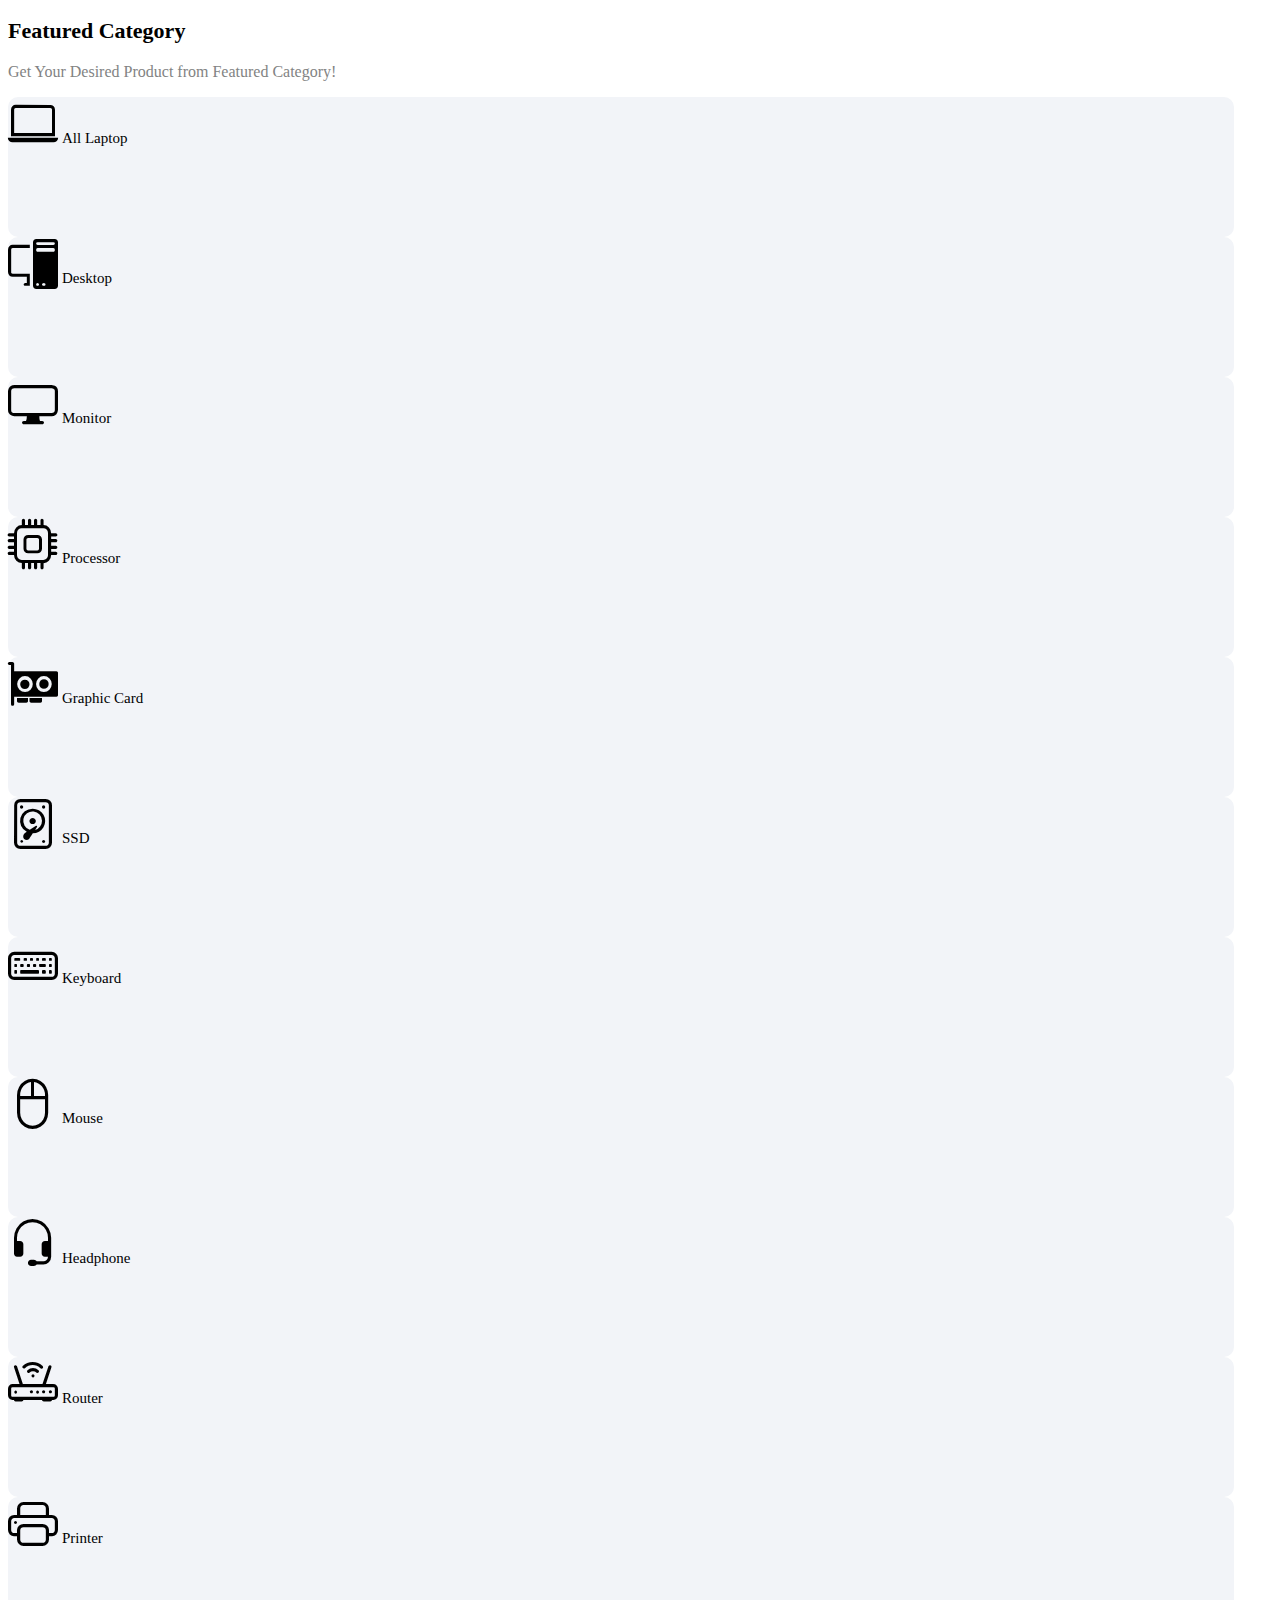
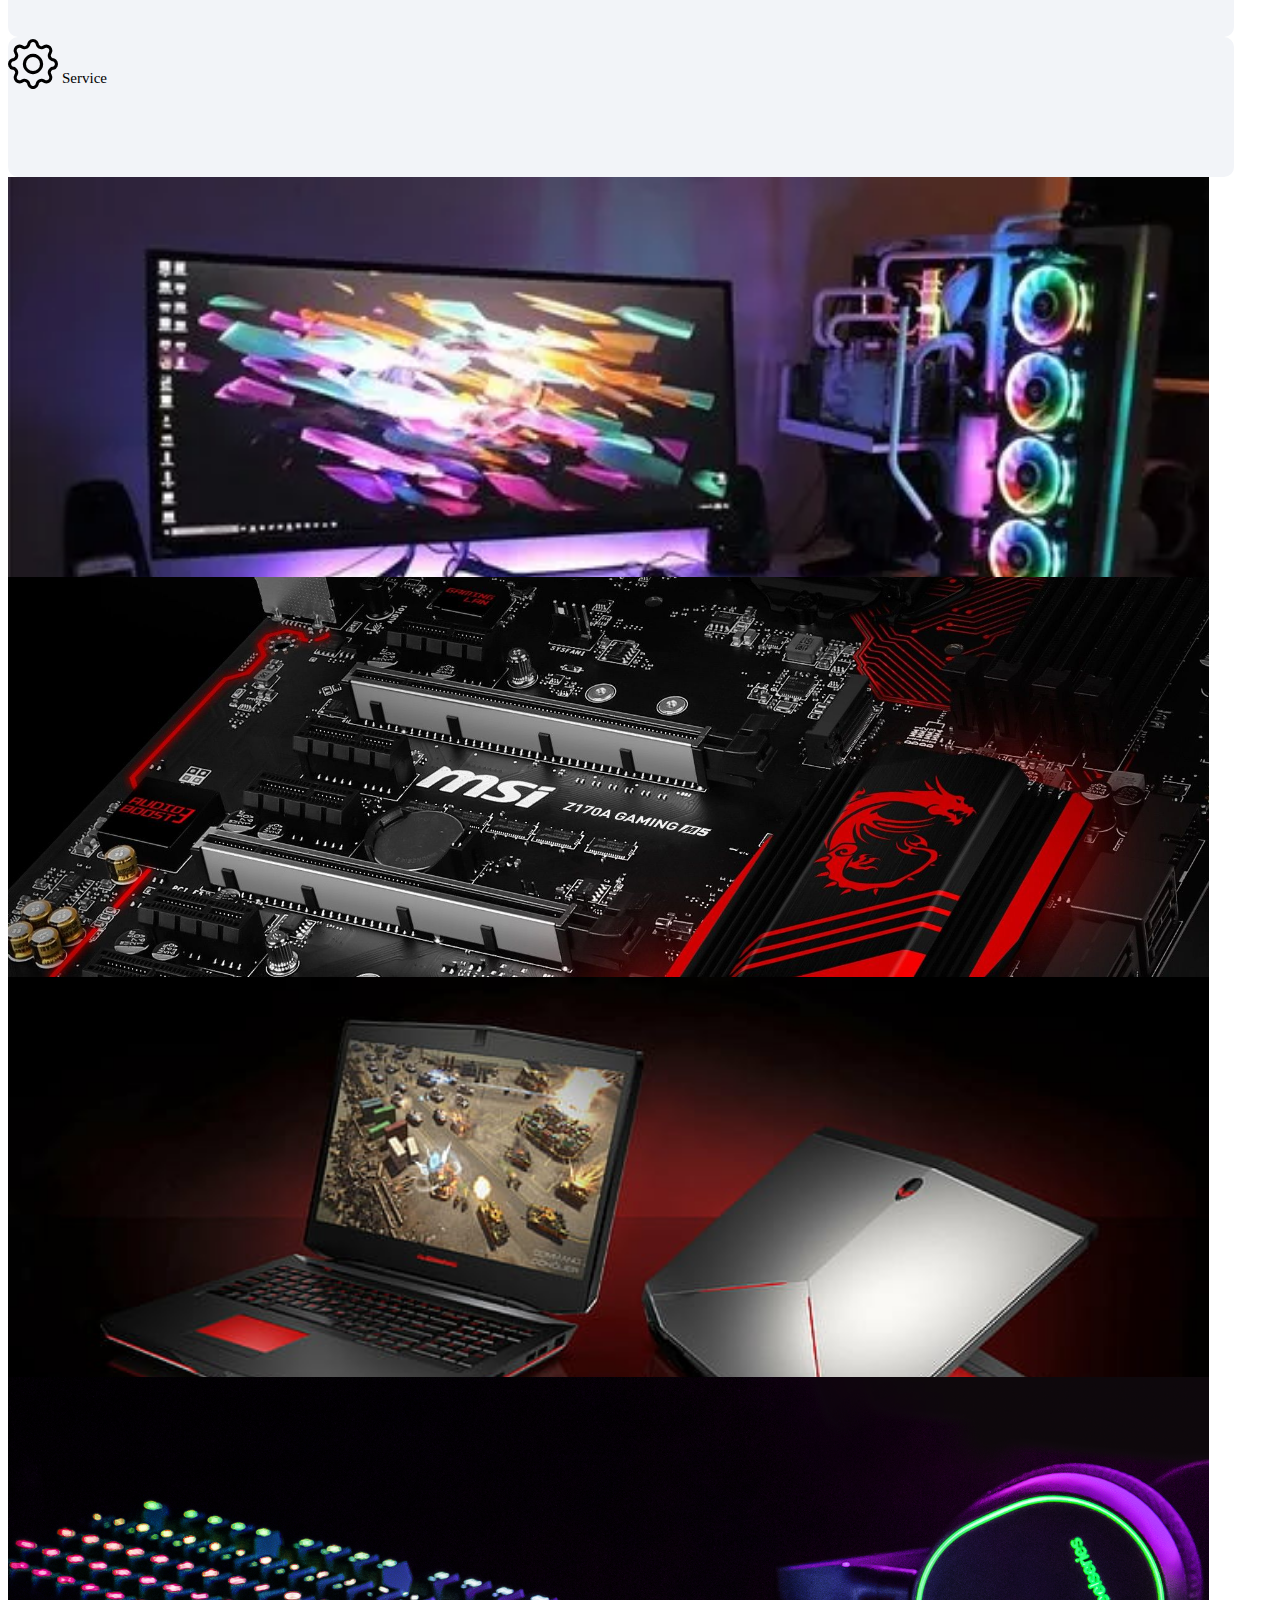
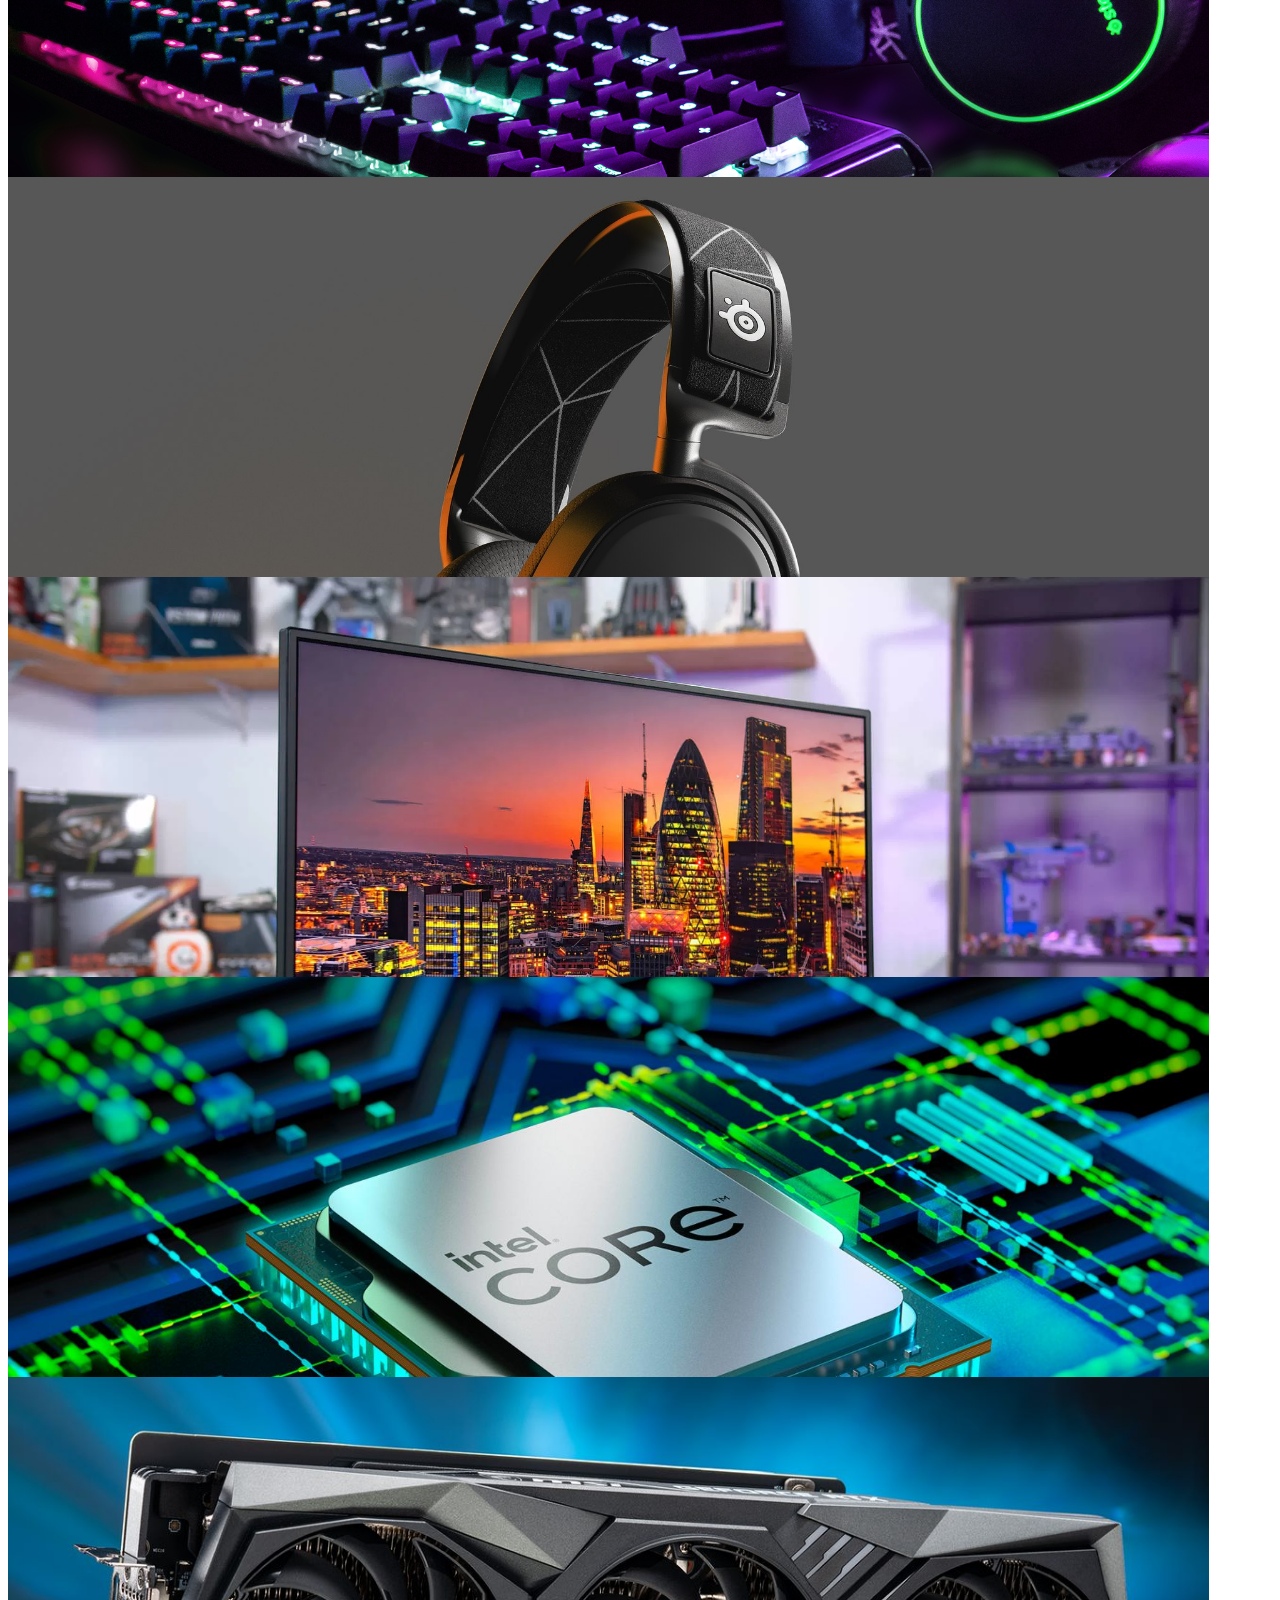
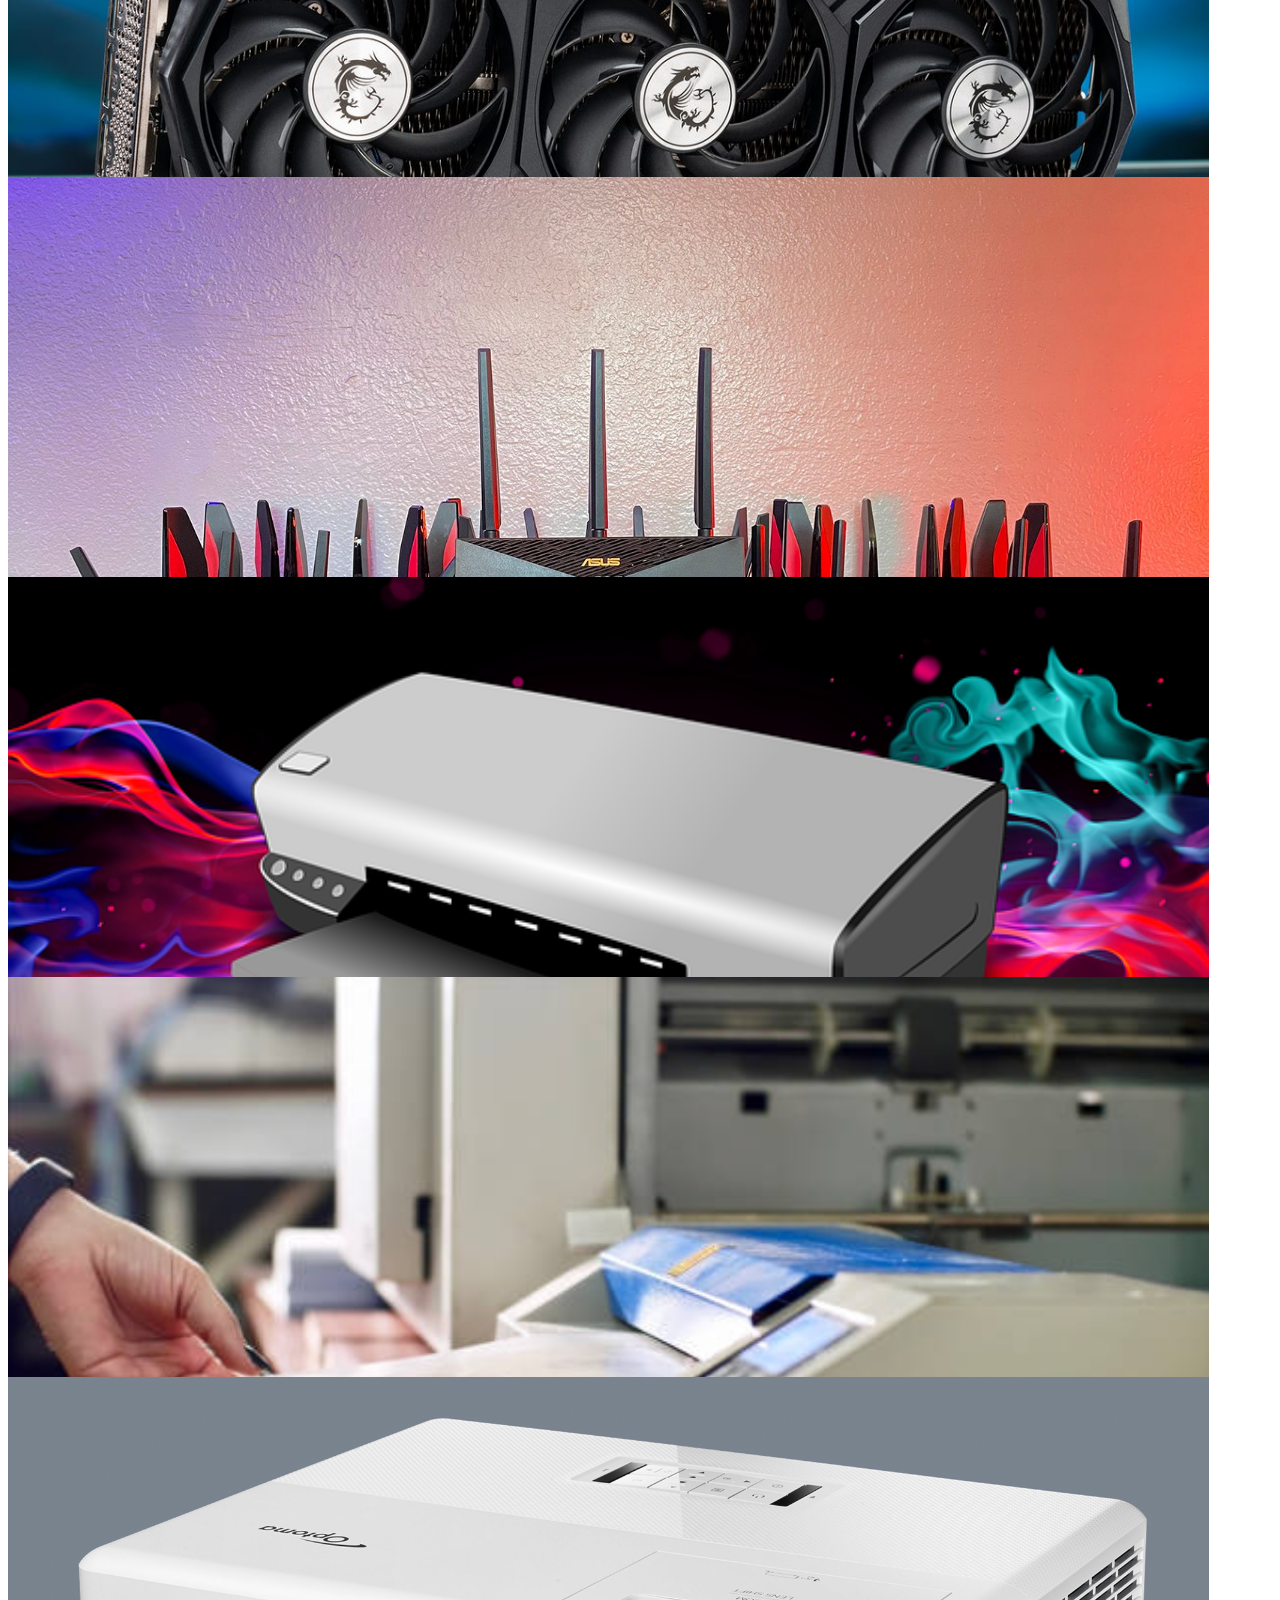
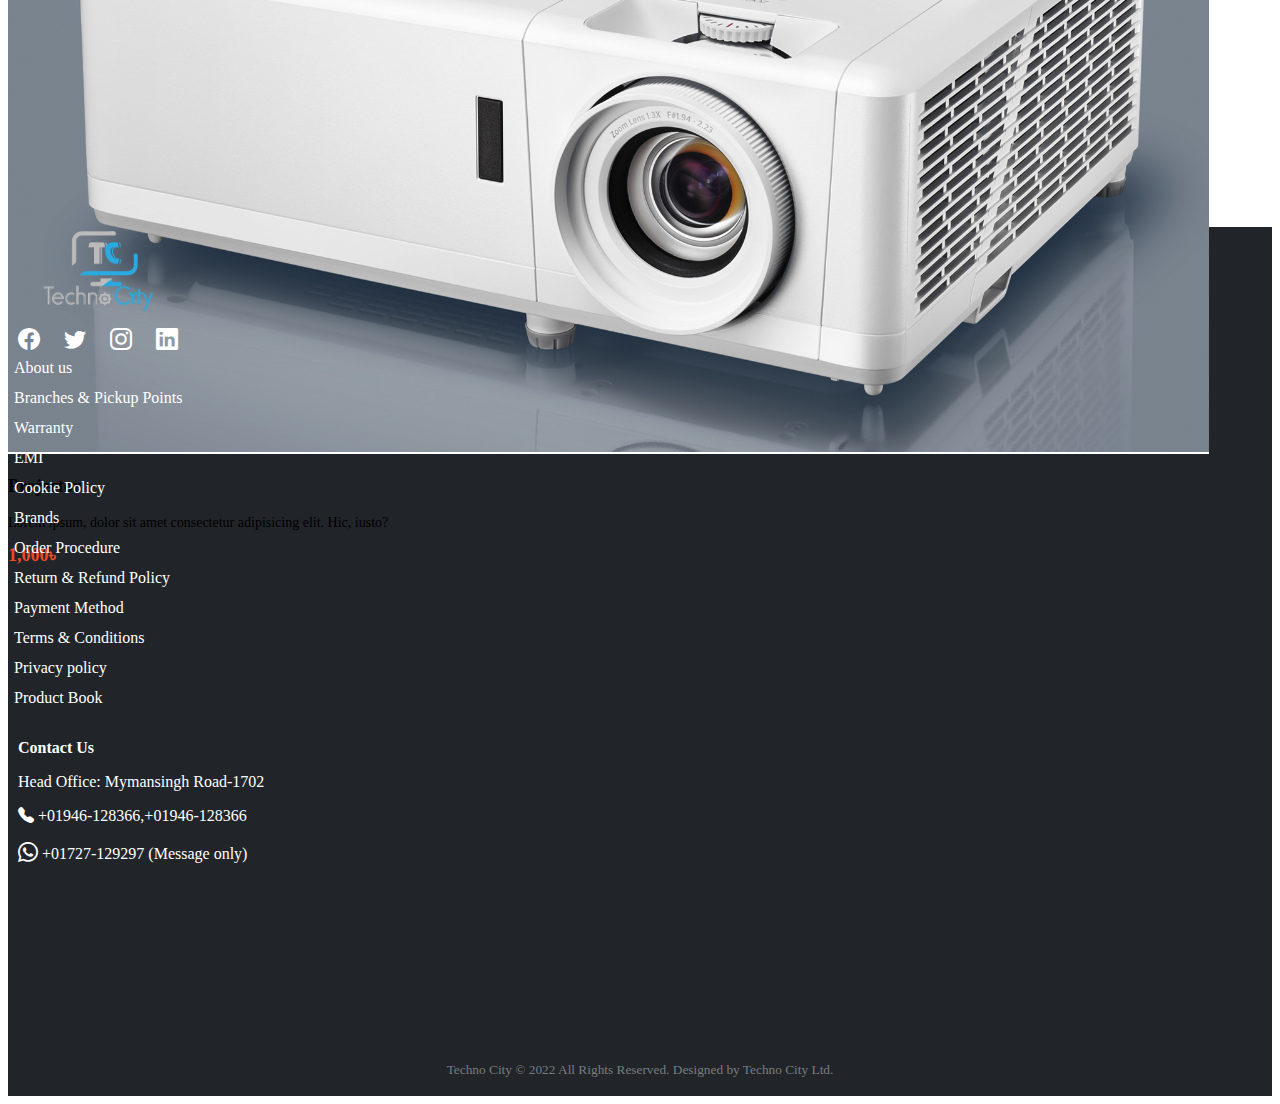
==== index.html @ 3999c16c "footer" ====
<!DOCTYPE html>
<html lang="en">

<head>
  <meta charset="utf-8">
  <meta name="viewport" content="width=device-width, initial-scale=1.0">
  <title>Extra Practice</title>

  <!-- bootstrap css -->
  <link href="https://cdn.jsdelivr.net/npm/bootstrap@5.2.3/dist/css/bootstrap.min.css" rel="stylesheet"
    integrity="sha384-rbsA2VBKQhggwzxH7pPCaAqO46MgnOM80zW1RWuH61DGLwZJEdK2Kadq2F9CUG65" crossorigin="anonymous">

  <!-- bootstrap icon -->
  <link rel="stylesheet" href="https://cdn.jsdelivr.net/npm/bootstrap-icons@1.10.2/font/bootstrap-icons.css">

  <!-- custom css -->
  <link rel="stylesheet" type="text/css" href="css/style.css">

</head>

<body>


  <!-- Featured Category section starts -->
  <div class="f-heading">
    <h2 class="text-center pt-4">Featured Category</h2>
    <p class="text-center">Get Your Desired Product from Featured Category!</p>
  </div>

  <div class="container d-flex justify-content-center">
    <div class="row">

      <div class="col-sm-4 col-md-3 col-lg-2">

        <div class="pt-4 mb-4 text-center">
          <div class="catagory mx-2">
            <a href="#"><i class="bi bi-laptop text-center"></i></a>
            <a href="#" class="d-flex justify-content-center cat-text">All Laptop</a>
          </div>
        </div>

      </div>

      <div class="col-sm-4 col-md-3 col-lg-2">

        <div class="pt-4 mb-4 text-center">
          <div class="catagory mx-2">
            <a href="#"><i class="bi bi-pc-display"></i></a>
            <a href="#" class="d-flex justify-content-center cat-text">Desktop</a>
          </div>
        </div>

      </div>

      <div class="col-sm-4 col-md-3 col-lg-2">

        <div class="pt-4 mb-4 text-center">
          <div class="catagory mx-2">
            <a href="#"><i class="bi bi-display"></i></a>
            <a href="#" class="d-flex justify-content-center cat-text">Monitor</a>
          </div>
        </div>

      </div>

      <div class="col-sm-4 col-md-3 col-lg-2">

        <div class="pt-4 mb-4 text-center">
          <div class="catagory mx-2">
            <a href="#"><i class="bi bi-cpu"></i></a>
            <a href="#" class="d-flex justify-content-center cat-text">Processor</a>
          </div>
        </div>

      </div>


      <div class="col-sm-4 col-md-3 col-lg-2">

        <div class="pt-4 mb-4 text-center">
          <div class="catagory mx-2">
            <a href="#"><i class="bi bi-gpu-card"></i></a>
            <a href="#" class="d-flex justify-content-center cat-text">Graphic Card</a>
          </div>
        </div>

      </div>

      <div class="col-sm-4 col-md-3 col-lg-2">

        <div class="pt-4 mb-4 text-center">
          <div class="catagory mx-2">
            <a href="#"><i class="bi bi-device-hdd"></i></a>
            <a href="#" class="d-flex justify-content-center cat-text">SSD</a>
          </div>
        </div>

      </div>

      <div class="col-sm-4 col-md-3 col-lg-2">

        <div class="pt-4 mb-4 text-center">
          <div class="catagory mx-2">
            <a href="#"><i class="bi bi-keyboard"></i></a>
            <a href="#" class="d-flex justify-content-center cat-text">Keyboard</a>
          </div>
        </div>

      </div>

      <div class="col-sm-4 col-md-3 col-lg-2">

        <div class="pt-4 mb-4 text-center">
          <div class="catagory mx-2">
            <a href="#"><i class="bi bi-mouse2"></i></a>
            <a href="#" class="d-flex justify-content-center cat-text">Mouse</a>
          </div>
        </div>

      </div>

      <div class="col-sm-4 col-md-3 col-lg-2">

        <div class="pt-4 mb-4 text-center">
          <div class="catagory mx-2">
            <a href="#"><i class="bi bi-headset"></i></a>
            <a href="#" class="d-flex justify-content-center cat-text">Headphone</a>
          </div>
        </div>

      </div>

      <div class="col-sm-4 col-md-3 col-lg-2">

        <div class="pt-4 mb-4 text-center">
          <div class="catagory mx-2">
            <a href="#"><i class="bi bi-router"></i></a>
            <a href="#" class="d-flex justify-content-center cat-text">Router</a>
          </div>
        </div>

      </div>

      <div class="col-sm-4 col-md-3 col-lg-2">

        <div class="pt-4 mb-4 text-center">
          <div class="catagory mx-2">
            <a href="#"><i class="bi bi-printer"></i></a>
            <a href="#" class="d-flex justify-content-center cat-text">Printer</a>
          </div>
        </div>

      </div>

      <div class="col-sm-4 col-md-3 col-lg-2">

        <div class="pt-4 mb-4 text-center">
          <div class="catagory mx-2">
            <a href="#"><i class="bi bi-gear"></i></a>
            <a href="#" class="d-flex justify-content-center cat-text">Service</a>
          </div>
        </div>

      </div>


    </div>
  </div>


  <!-- Featured Category section ends -->


  <!-- All Featured Products starts -->
  <div class="container">
    <div class="row">

      <div class="col-lg-3 col-md-4 col-sm-6 mb-4">

        <div class="card-design mx-2">
          <img src="images/gm-1.webp" class="img-fluid all-p-img" alt="">
          <div class="card-text">
            <h3 class="mt-4 px-4">Gaming PC</h3>
            <p class="mt-2 px-4">Lorem ipsum, dolor sit amet consectetur adipisicing elit. Hic, iusto?</p>
            <div class="item-price px-4">1,000৳</div>
          </div>
        </div>

      </div>

      <div class="col-lg-3 col-md-4 col-sm-6 mb-4">

        <div class="card-design mx-2">
          <img src="images/g-motherboard-1.jpg" class="img-fluid all-p-img" alt="">
          <div class="card-text">
            <h3 class="mt-4 px-4">Gaming Motherboard</h3>
            <p class="mt-2 px-4">Lorem ipsum, dolor sit amet consectetur adipisicing elit. Hic, iusto?</p>
            <div class="item-price px-4">1,000৳</div>
          </div>
        </div>

      </div>

      <div class="col-lg-3 col-md-4 col-sm-6 mb-4">

        <div class="card-design mx-2">
          <img src="images/g-laptop.jpg" class="img-fluid all-p-img" alt="">
          <div class="card-text">
            <h3 class="mt-4 px-4">Gaming Laptop</h3>
            <p class="mt-2 px-4">Lorem ipsum, dolor sit amet consectetur adipisicing elit. Hic, iusto?</p>
            <div class="item-price px-4">1,000৳</div>
          </div>
        </div>

      </div>

      <div class="col-lg-3 col-md-4 col-sm-6 mb-4">

        <div class="card-design mx-2">
          <img src="images/g-keyboard.png" class="img-fluid all-p-img" alt="">
          <div class="card-text">
            <h3 class="mt-4 px-4">Gaming Keyboard</h3>
            <p class="mt-2 px-4">Lorem ipsum, dolor sit amet consectetur adipisicing elit. Hic, iusto?</p>
            <div class="item-price px-4">1,000৳</div>
          </div>
        </div>

      </div>

      <div class="col-lg-3 col-md-4 col-sm-6 mb-4">

        <div class="card-design mx-2">
          <img src="images/g-headphone.jpg" class="img-fluid all-p-img" alt="">
          <div class="card-text">
            <h3 class="mt-4 px-4">Gaming Headphone</h3>
            <p class="mt-2 px-4">Lorem ipsum, dolor sit amet consectetur adipisicing elit. Hic, iusto?</p>
            <div class="item-price px-4">1,000৳</div>
          </div>
        </div>

      </div>

      <div class="col-lg-3 col-md-4 col-sm-6 mb-4">

        <div class="card-design mx-2">
          <img src="images/monitor-1.webp" class="img-fluid all-p-img" alt="">
          <div class="card-text">
            <h3 class="mt-4 px-4">Monitor</h3>
            <p class="mt-2 px-4">Lorem ipsum, dolor sit amet consectetur adipisicing elit. Hic, iusto?</p>
            <div class="item-price px-4">1,000৳</div>
          </div>
        </div>

      </div>

      <div class="col-lg-3 col-md-4 col-sm-6 mb-4">

        <div class="card-design mx-2">
          <img src="images/processor-2.jpg" class="img-fluid all-p-img" alt="">
          <div class="card-text">
            <h3 class="mt-4 px-4">Processor</h3>
            <p class="mt-2 px-4">Lorem ipsum, dolor sit amet consectetur adipisicing elit. Hic, iusto?</p>
            <div class="item-price px-4">1,000৳</div>
          </div>
        </div>

      </div>

      <div class="col-lg-3 col-md-4 col-sm-6 mb-4">

        <div class="card-design mx-2">
          <img src="images/graphic-card.jpeg" class="img-fluid all-p-img" alt="">
          <div class="card-text">
            <h3 class="mt-4 px-4">Graphic Card</h3>
            <p class="mt-2 px-4">Lorem ipsum, dolor sit amet consectetur adipisicing elit. Hic, iusto?</p>
            <div class="item-price px-4">1,000৳</div>
          </div>
        </div>

      </div>

      <div class="col-lg-3 col-md-4 col-sm-6 mb-4">

        <div class="card-design mx-2">
          <img src="images/gaming-router-1.jpg" class="img-fluid all-p-img" alt="">
          <div class="card-text">
            <h3 class="mt-4 px-4">Gaming Rowter</h3>
            <p class="mt-2 px-4">Lorem ipsum, dolor sit amet consectetur adipisicing elit. Hic, iusto?</p>
            <div class="item-price px-4">1,000৳</div>
          </div>
        </div>

      </div>

      <div class="col-lg-3 col-md-4 col-sm-6 mb-4">

        <div class="card-design mx-2">
          <img src="images/printer-1.webp" class="img-fluid all-p-img" alt="">
          <div class="card-text">
            <h3 class="mt-4 px-4">Printer</h3>
            <p class="mt-2 px-4">Lorem ipsum, dolor sit amet consectetur adipisicing elit. Hic, iusto?</p>
            <div class="item-price px-4">1,000৳</div>
          </div>
        </div>

      </div>

      <div class="col-lg-3 col-md-4 col-sm-6 mb-4">

        <div class="card-design mx-2">
          <img src="images/laminator.jpg" class="img-fluid all-p-img" alt="">
          <div class="card-text">
            <h3 class="mt-4 px-4">Laminator</h3>
            <p class="mt-2 px-4">Lorem ipsum, dolor sit amet consectetur adipisicing elit. Hic, iusto?</p>
            <div class="item-price px-4">1,000৳</div>
          </div>
        </div>

      </div>


      <div class="col-lg-3 col-md-4 col-sm-6 mb-4">

        <div class="card-design mx-2">
          <img src="images/projector.webp" class="img-fluid all-p-img" alt="">
          <div class="card-text">
            <h3 class="mt-4 px-4">Projector</h3>
            <p class="mt-2 px-4">Lorem ipsum, dolor sit amet consectetur adipisicing elit. Hic, iusto?</p>
            <div class="item-price px-4">1,000৳</div>
          </div>
        </div>
      </div>

    </div>

  </div>

  </div>
  </div>

  <!-- footer starts -->
  <footer>
    <div class="container">
      <div class="row">
        <div class="col-sm- col-md-12 col-lg-3">

            <div class="mt-5">
              <img src="images/tc-logo.png" width="120px" class="m-img" alt="">
              <div class="f-link m-icon">
                <a href="#"><i class="bi bi-facebook"></i></a>
                <a href="#"><i class="bi bi-twitter"></i></a>
                <a href="#"><i class="bi bi-instagram"></i></a>
                <a href="#"><i class="bi bi-linkedin"></i></a>
              </div>
            </div>

          </div>

          <div class="col-sm- col-md-12 col-lg-3">

            <div class="f-link im-link mt-5">
              <a href="#">About us</a>
              <a href="#">Branches & Pickup Points</a>
              <a href="#">Warranty</a>
              <a href="#">EMI</a>
              <a href="#">Cookie Policy</a>
              <a href="#">Brands</a>
            </div>

          </div>

          <div class="col-sm- col-md-12 col-lg-3">

            <div class="f-link im-link mt-5">
              <a href="#">Order Procedure</a>
              <a href="#">Return & Refund Policy</a>
              <a href="#">Payment Method</a>
              <a href="#">Terms & Conditions</a>
              <a href="#">Privacy policy</a>
              <a href="#">Product Book</a>
            </div>

          </div>

          <div class="col-sm- col-md-12 col-lg-3">

            <div class="f-link f-contact mt-5">
              <h3>Contact Us</h3>
              <p><span class="H-office">Head Office:</span> Mymansingh Road-1702</p>
              <a href="#"><i class="bi bi-telephone-fill"></i> +01946-128366,+01946-128366</a>
              <p class="mt-3 s-app"><i class="bi bi-whatsapp text-info "></i><a href="#"> +01727-129297 (Message only)</a></p>
      
              <iframe
                src="https://www.google.com/maps/embed?pb=!1m18!1m12!1m3!1d1822.5816459351067!2d90.37921205163002!3d23.99001020550084!2m3!1f0!2f0!3f0!3m2!1i1024!2i768!4f13.1!3m3!1m2!1s0x3755daf85e5e4527%3A0xb54dc392de522717!2sChandona%20High%20School%20%26%20College!5e0!3m2!1sen!2sbd!4v1670338371289!5m2!1sen!2sbd"
                style="border:0;" allowfullscreen="" loading="lazy" referrerpolicy="no-referrer-when-downgrade"></iframe>
            </div>
          </div>

          </div>

          <small class="copy-text">Techno City © 2022 All Rights Reserved. Designed by Techno City Ltd.</small>


      </div>
    </div>
  </footer>

  <!-- bootstrap js -->
  <script src="https://cdn.jsdelivr.net/npm/bootstrap@5.2.3/dist/js/bootstrap.bundle.min.js"
    integrity="sha384-kenU1KFdBIe4zVF0s0G1M5b4hcpxyD9F7jL+jjXkk+Q2h455rYXK/7HAuoJl+0I4"
    crossorigin="anonymous"></script>

</body>

</html>
---- css/style.css ----
.f-heading h2{
    font-size: 22px;
}
.f-heading p{
    color: rgb(130, 131, 131);
}

/* All Featured Products starts */
.card-design{
    width: 95%;
    height: 400px;
    background-color: rgb(238, 237, 237);
}
.card-text h3{
    font-size: 18px;
}
.card-text p{
    font-size: 14px;
}
.all-p-img{
    width: 100%;
    height: auto;
    background-color: rgb(238, 237, 237);
    border-bottom: 2px solid #fff;
}
.card-text .item-price{
    font-size: 18px;
    font-weight: 600;
    color: #ef4a23;
}

/* catagory starts */
.catagory{
    background-color: #f2f4f8;
    border-radius: 10px;
    height: 140px;
    width: 97%;
}
.catagory a{
    font-size: 50px;
    color: #000;
    margin-top: 8%;
}
.catagory a i:hover{
    color: #ef4a23;
    transition: all 0.2s ease-in-out;
}
.catagory .cat-text{
    font-size: 15px;
    font-weight: 400;
    text-decoration: none;
    margin-top: -3%;
}
.catagory .cat-text:hover{
    color: #ef4a23;
    text-decoration: underline;
}

/* footer section */
footer{
    background-color: #212529;
    margin-top: 50px;
}
.s-map{
    width: 100%;
}
.copy-text{
    display: flex;
    color: rgb(123, 123, 123);
    align-items: center;
    justify-content: center;
    padding: 18px 0;
}
.f-content{
    display: flex;
    justify-content: space-evenly;
}
.f-link a{
    color: #fff;
    text-decoration: none;
}
.im-link a{
    display: block;
    padding: 6px;
}
.im-link a:hover{
    color: #45c3fd;
    text-decoration: underline;
}
.m-icon a{
    padding: 10px;
    font-size: 22px;
}
.m-icon a:hover{
    color: #45c3fd;
}
.f-contact{
    padding: 10px;
}
.f-contact h3{
    color: #fff;
    font-size: 16px;
}
.f-contact p{
    color: #fff;
}
.s-app i{
    font-size: 20px;
    font-weight: 600;
    
}
.m-img{
    margin-left: 30px;
    margin-bottom: 10px;
}
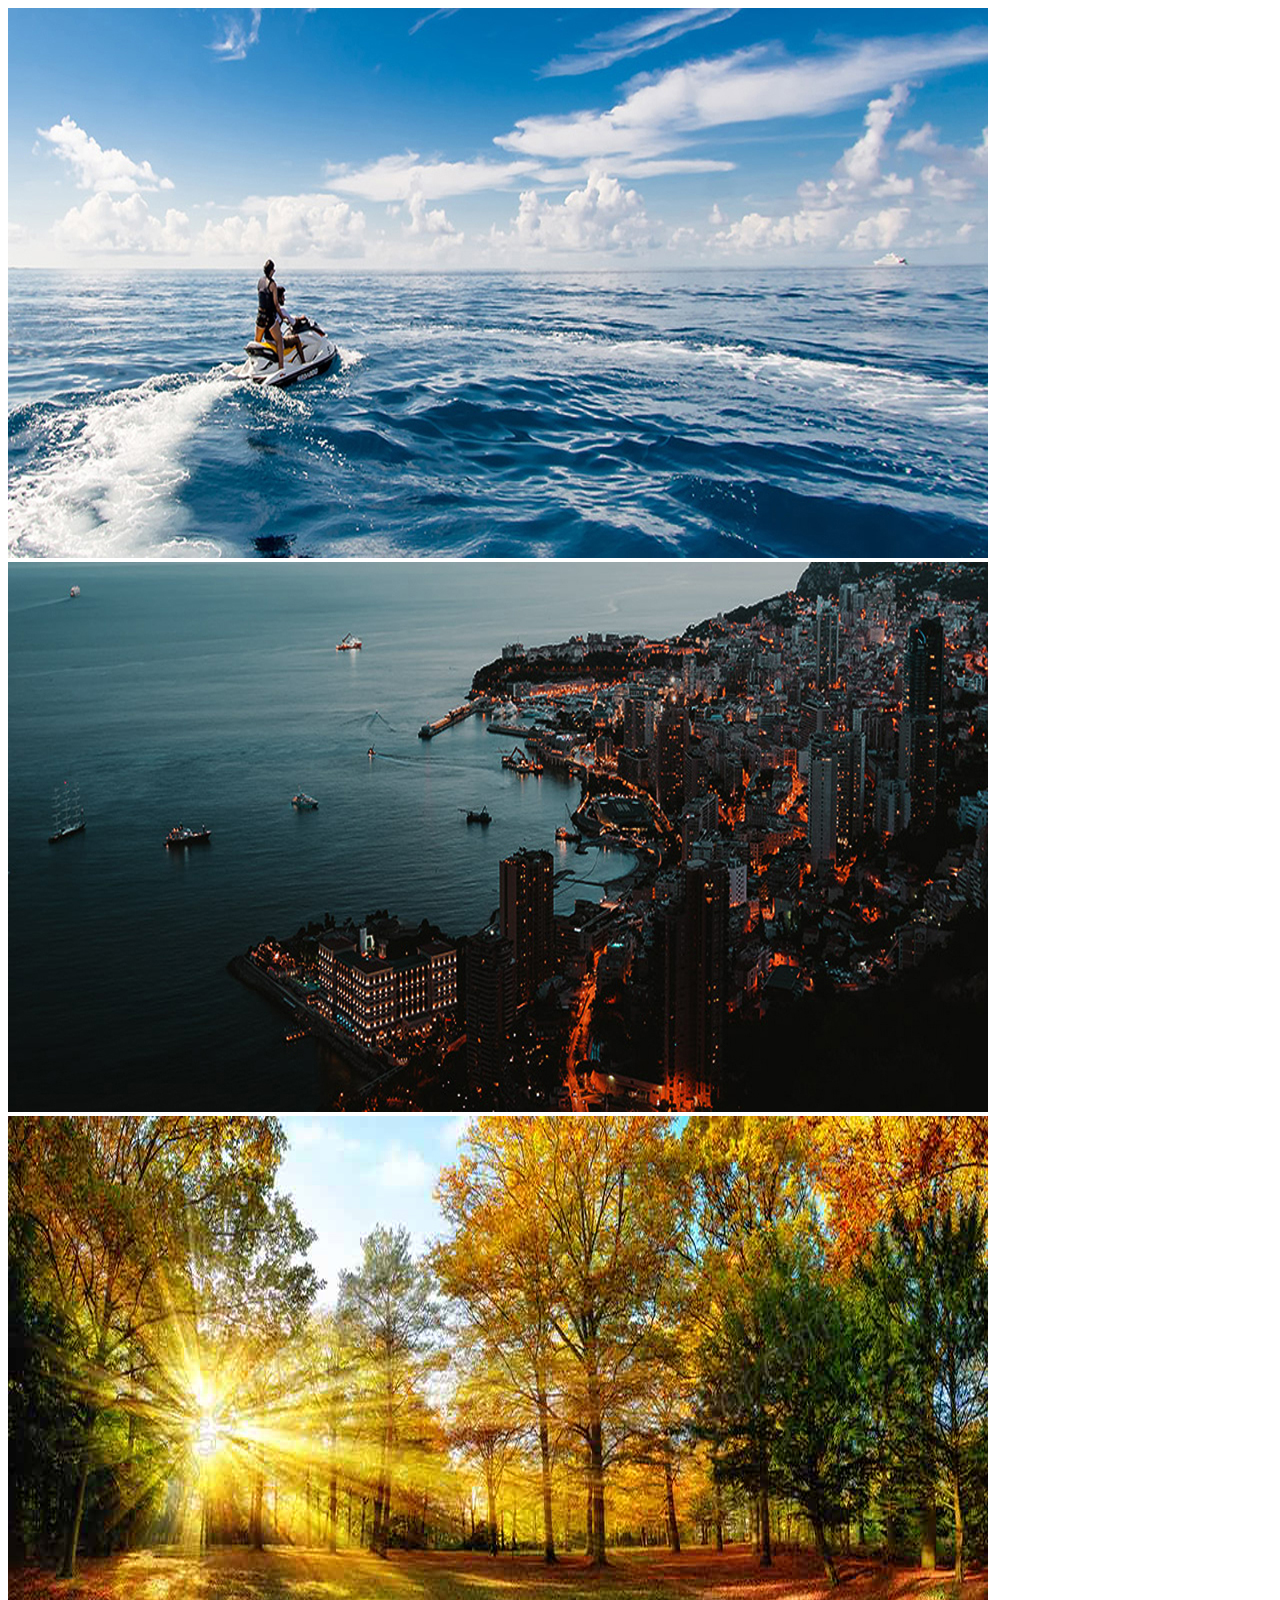
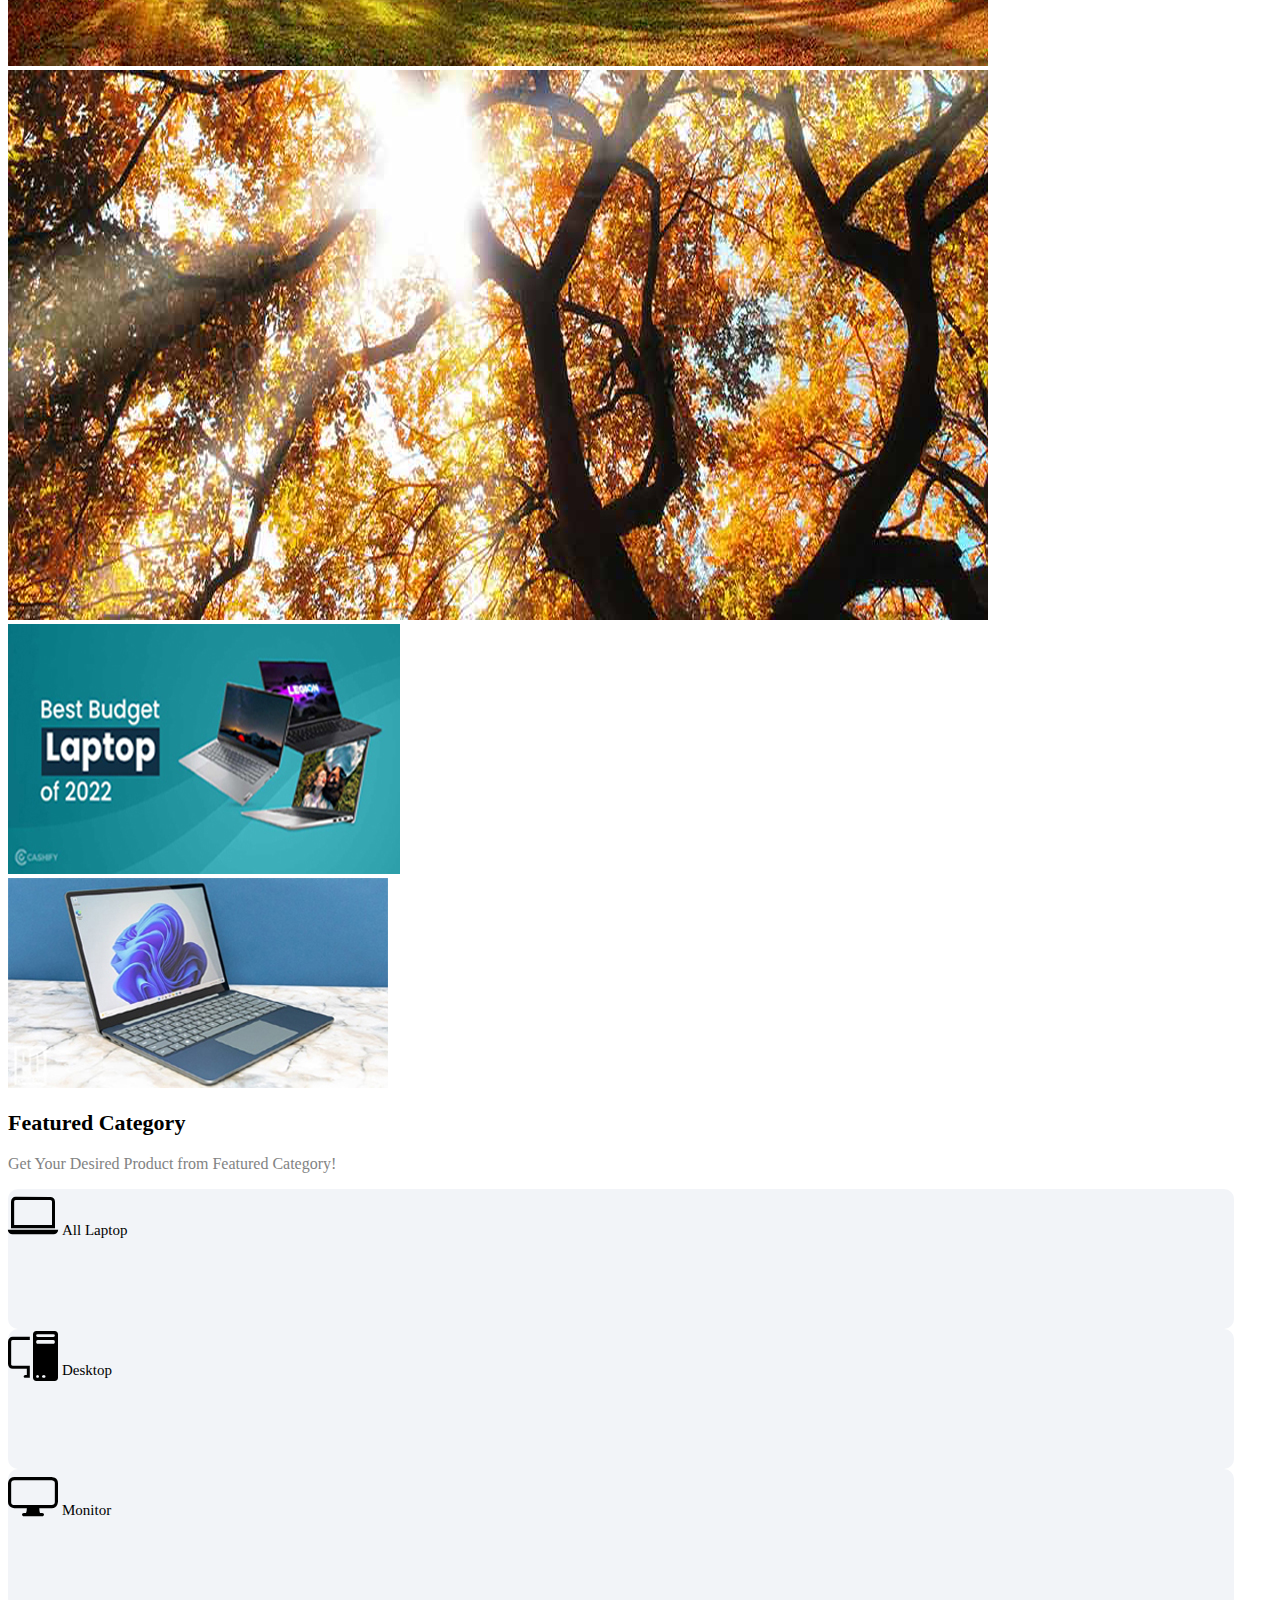
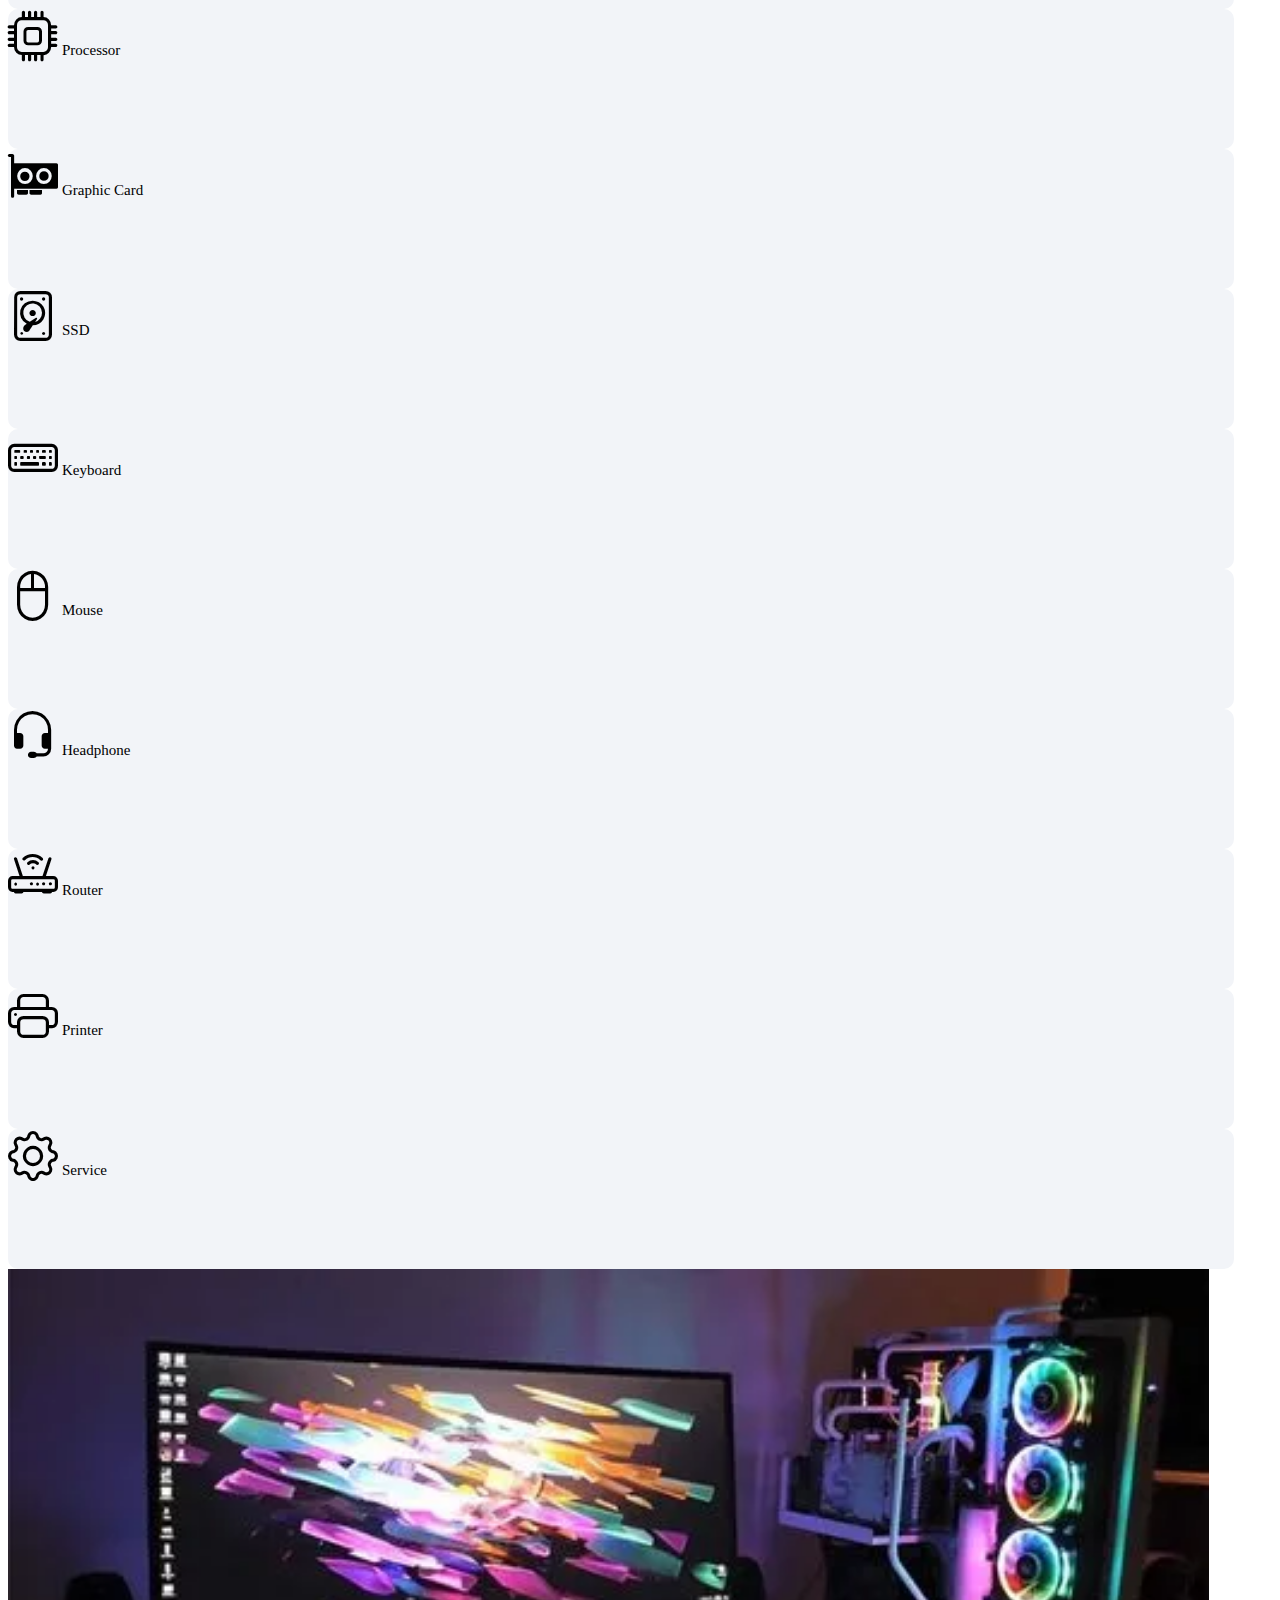
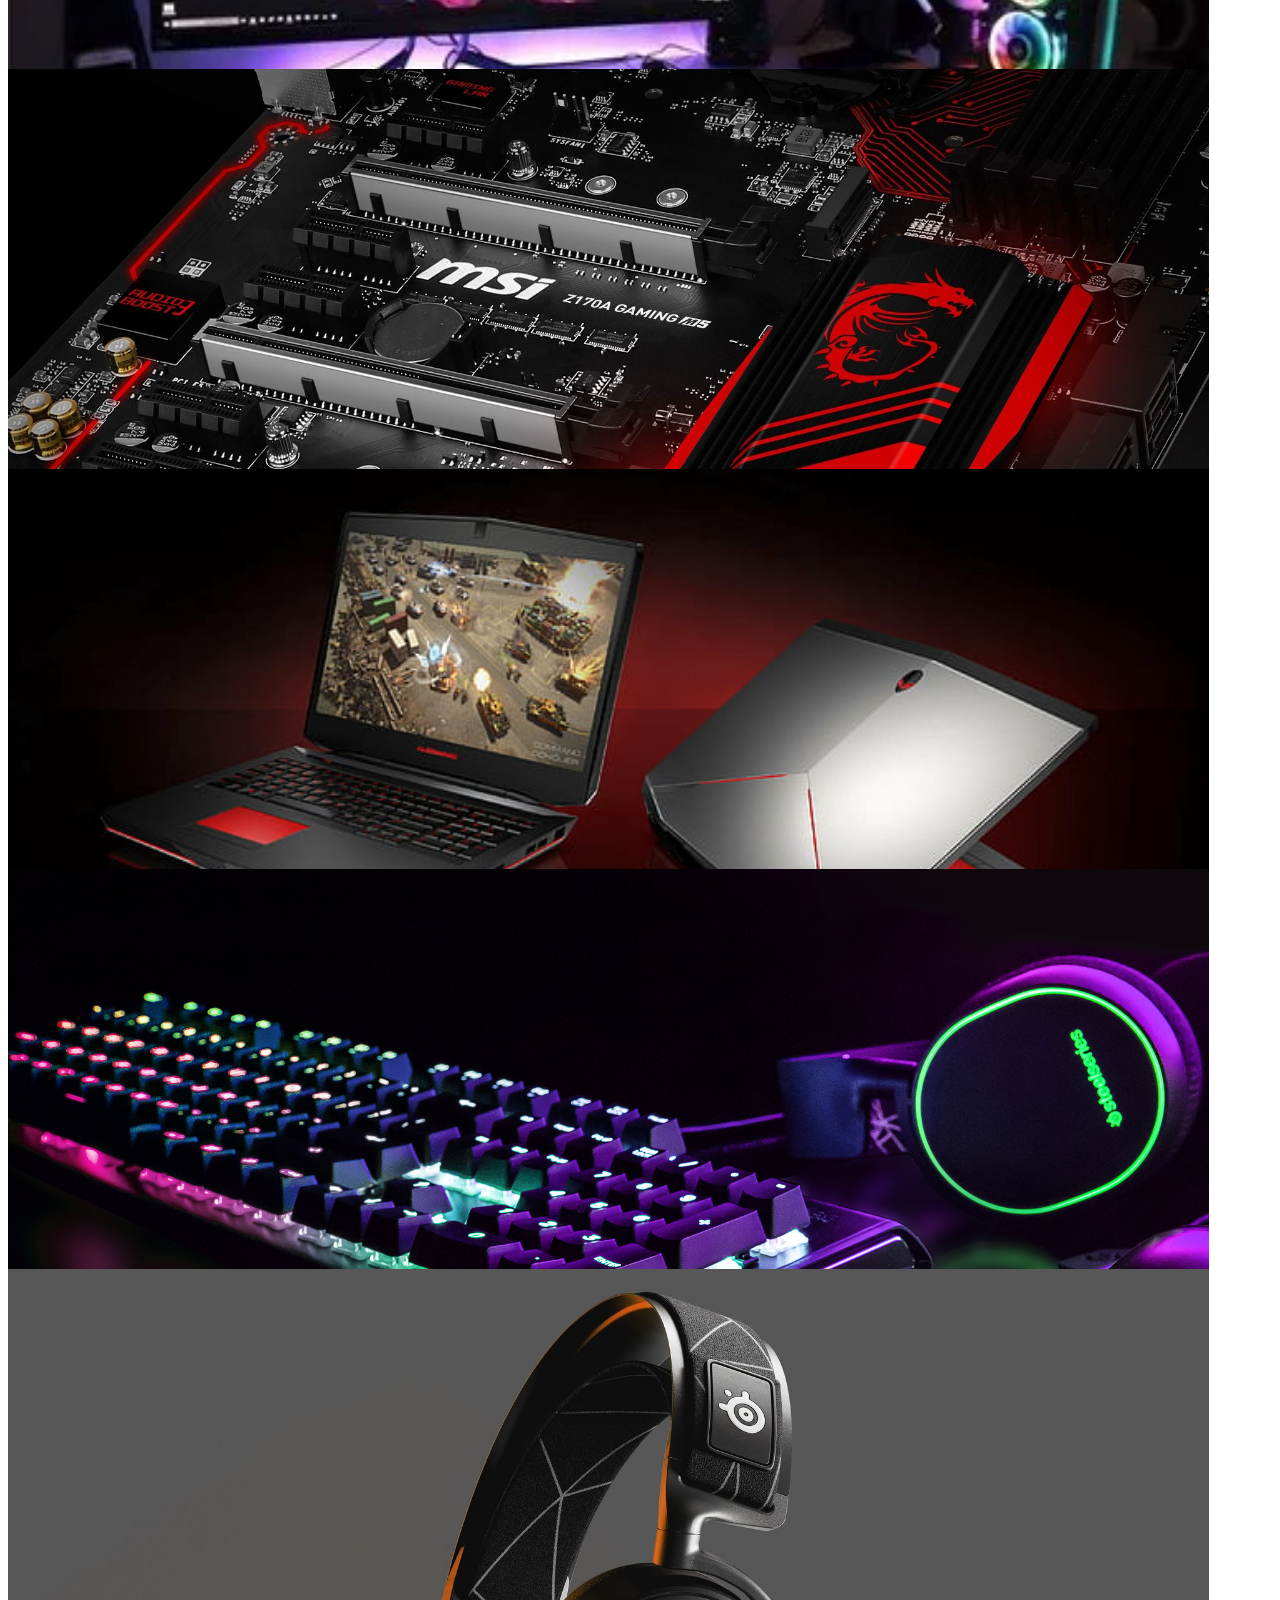
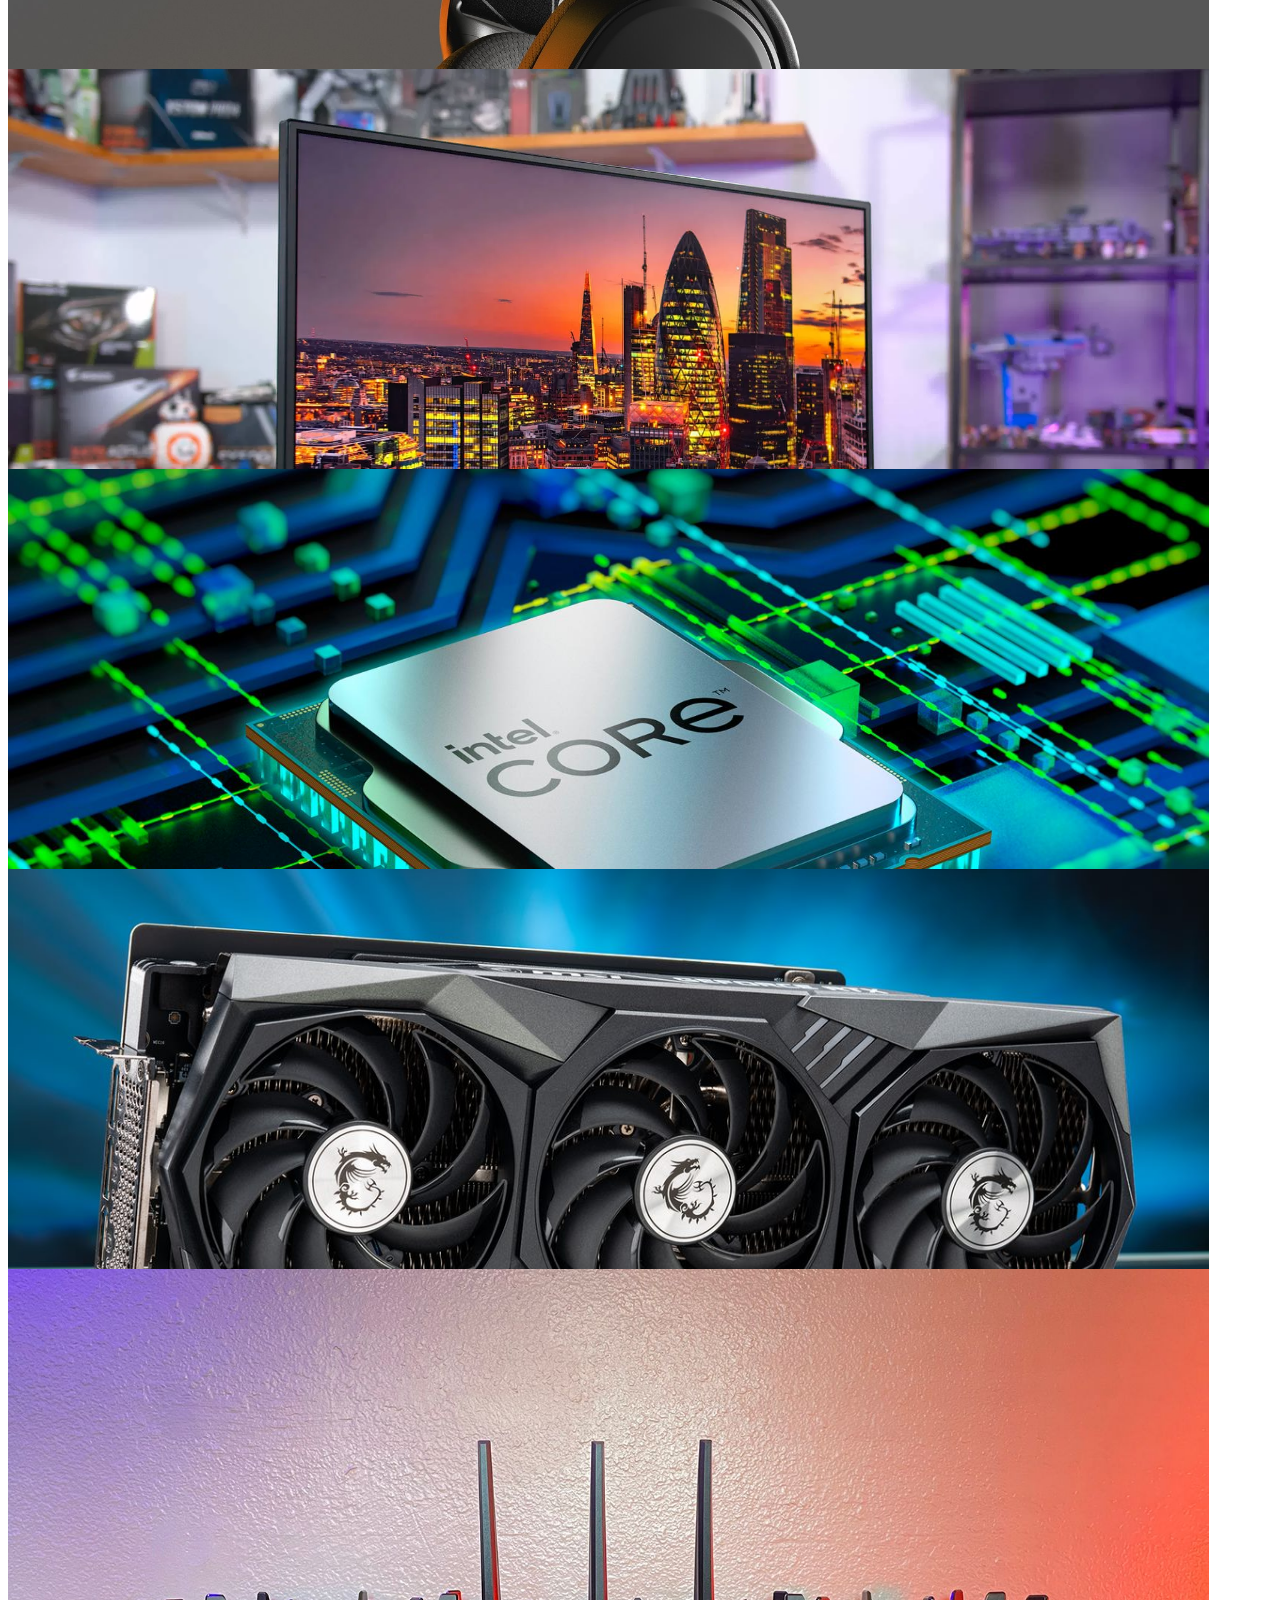
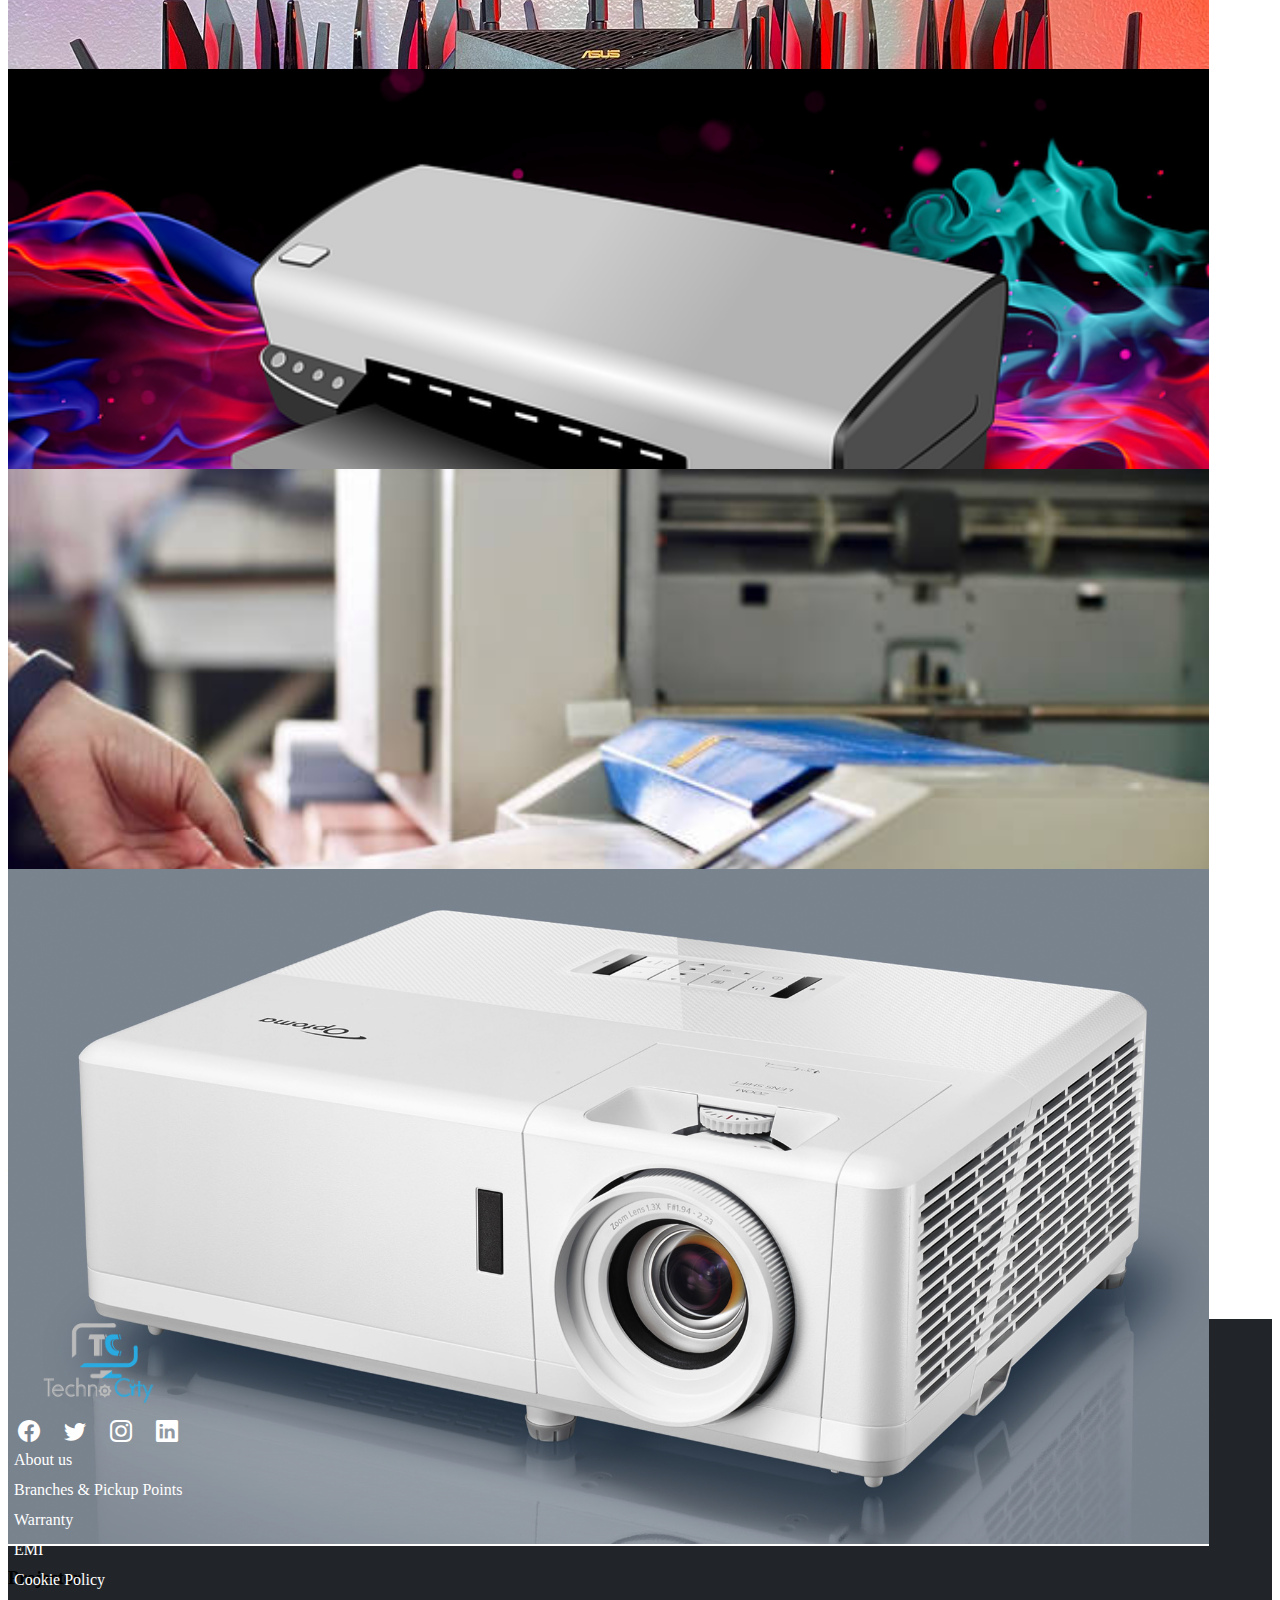
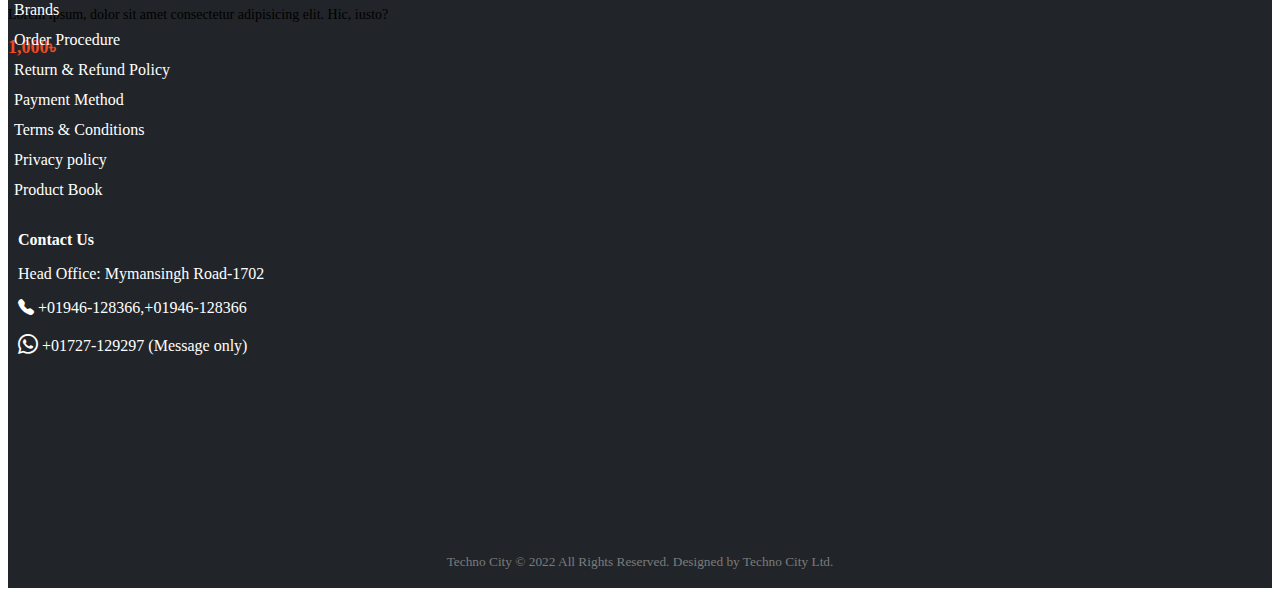
==== commit b9316ee5: "change" ====
--- a/index.html
+++ b/index.html
@@ -20,10 +20,55 @@
 
 <body>
 
+  <!-- top slider starts -->
+  <div class="container">
+    <div class="row">
+
+      <div class="col-lg-8">
+
+        <div id="carouselExampleSlidesOnly" class="carousel slide mt-5" data-bs-ride="carousel">
+
+          <div class="carousel-inner">
+
+            <div class="carousel-item active">
+              <img src="images/slide-5.jpg" class="d-block img-fluid" alt="...">
+            </div>
+
+            <div class="carousel-item">
+              <img src="images/slide-6.jpg" class="d-block img-fluid" alt="...">
+            </div>
+
+            <div class="carousel-item">
+              <img src="images/slide-7.jpg" class="d-block img-fluid" alt="...">
+            </div>
+
+            <div class="carousel-item">
+              <img src="images/slide-8.jpg" class="d-block img-fluid" alt="...">
+            </div>
+
+          </div>
+        </div>
+      </div>
+
+      <div class="col-lg-4">
+
+        <div class="side-img1 mt-5">
+          <img src="images/lp-2.jpg" class="img-fluid" alt="">
+        </div>
+
+        <div class="side-img2 mt-4 ps-2">
+          <img src="images/lp-3.jpg" class="img-fluid" alt="">
+        </div>
+
+      </div>
+
+    </div>
+  </div>
+
 
   <!-- Featured Category section starts -->
   <div class="f-heading">
-    <h2 class="text-center pt-4">Featured Category</h2>
+    <h2 class="text-center pt-5">Featured Category</h2>
     <p class="text-center">Get Your Desired Product from Featured Category!</p>
   </div>
 
@@ -344,64 +389,65 @@
       <div class="row">
         <div class="col-sm- col-md-12 col-lg-3">
 
-            <div class="mt-5">
-              <img src="images/tc-logo.png" width="120px" class="m-img" alt="">
-              <div class="f-link m-icon">
-                <a href="#"><i class="bi bi-facebook"></i></a>
-                <a href="#"><i class="bi bi-twitter"></i></a>
-                <a href="#"><i class="bi bi-instagram"></i></a>
-                <a href="#"><i class="bi bi-linkedin"></i></a>
-              </div>
+          <div class="mt-5">
+            <img src="images/tc-logo.png" width="120px" class="m-img" alt="">
+            <div class="f-link m-icon">
+              <a href="#"><i class="bi bi-facebook"></i></a>
+              <a href="#"><i class="bi bi-twitter"></i></a>
+              <a href="#"><i class="bi bi-instagram"></i></a>
+              <a href="#"><i class="bi bi-linkedin"></i></a>
             </div>
-
-          </div>
-
-          <div class="col-sm- col-md-12 col-lg-3">
-
-            <div class="f-link im-link mt-5">
-              <a href="#">About us</a>
-              <a href="#">Branches & Pickup Points</a>
-              <a href="#">Warranty</a>
-              <a href="#">EMI</a>
-              <a href="#">Cookie Policy</a>
-              <a href="#">Brands</a>
-            </div>
-
-          </div>
-
-          <div class="col-sm- col-md-12 col-lg-3">
-
-            <div class="f-link im-link mt-5">
-              <a href="#">Order Procedure</a>
-              <a href="#">Return & Refund Policy</a>
-              <a href="#">Payment Method</a>
-              <a href="#">Terms & Conditions</a>
-              <a href="#">Privacy policy</a>
-              <a href="#">Product Book</a>
-            </div>
-
-          </div>
-
-          <div class="col-sm- col-md-12 col-lg-3">
-
-            <div class="f-link f-contact mt-5">
-              <h3>Contact Us</h3>
-              <p><span class="H-office">Head Office:</span> Mymansingh Road-1702</p>
-              <a href="#"><i class="bi bi-telephone-fill"></i> +01946-128366,+01946-128366</a>
-              <p class="mt-3 s-app"><i class="bi bi-whatsapp text-info "></i><a href="#"> +01727-129297 (Message only)</a></p>
-      
-              <iframe
-                src="https://www.google.com/maps/embed?pb=!1m18!1m12!1m3!1d1822.5816459351067!2d90.37921205163002!3d23.99001020550084!2m3!1f0!2f0!3f0!3m2!1i1024!2i768!4f13.1!3m3!1m2!1s0x3755daf85e5e4527%3A0xb54dc392de522717!2sChandona%20High%20School%20%26%20College!5e0!3m2!1sen!2sbd!4v1670338371289!5m2!1sen!2sbd"
-                style="border:0;" allowfullscreen="" loading="lazy" referrerpolicy="no-referrer-when-downgrade"></iframe>
-            </div>
-          </div>
-
-          </div>
-
-          <small class="copy-text">Techno City © 2022 All Rights Reserved. Designed by Techno City Ltd.</small>
-
-
-      </div>
+          </div>
+
+        </div>
+
+        <div class="col-sm- col-md-12 col-lg-3">
+
+          <div class="f-link im-link mt-5">
+            <a href="#">About us</a>
+            <a href="#">Branches & Pickup Points</a>
+            <a href="#">Warranty</a>
+            <a href="#">EMI</a>
+            <a href="#">Cookie Policy</a>
+            <a href="#">Brands</a>
+          </div>
+
+        </div>
+
+        <div class="col-sm- col-md-12 col-lg-3">
+
+          <div class="f-link im-link mt-5">
+            <a href="#">Order Procedure</a>
+            <a href="#">Return & Refund Policy</a>
+            <a href="#">Payment Method</a>
+            <a href="#">Terms & Conditions</a>
+            <a href="#">Privacy policy</a>
+            <a href="#">Product Book</a>
+          </div>
+
+        </div>
+
+        <div class="col-sm- col-md-12 col-lg-3">
+
+          <div class="f-link f-contact mt-5">
+            <h3>Contact Us</h3>
+            <p><span class="H-office">Head Office:</span> Mymansingh Road-1702</p>
+            <a href="#"><i class="bi bi-telephone-fill"></i> +01946-128366,+01946-128366</a>
+            <p class="mt-3 s-app"><i class="bi bi-whatsapp text-info "></i><a href="#"> +01727-129297 (Message only)</a>
+            </p>
+
+            <iframe
+              src="https://www.google.com/maps/embed?pb=!1m18!1m12!1m3!1d1822.5816459351067!2d90.37921205163002!3d23.99001020550084!2m3!1f0!2f0!3f0!3m2!1i1024!2i768!4f13.1!3m3!1m2!1s0x3755daf85e5e4527%3A0xb54dc392de522717!2sChandona%20High%20School%20%26%20College!5e0!3m2!1sen!2sbd!4v1670338371289!5m2!1sen!2sbd"
+              style="border:0;" allowfullscreen="" loading="lazy" referrerpolicy="no-referrer-when-downgrade"></iframe>
+          </div>
+        </div>
+
+      </div>
+
+      <small class="copy-text">Techno City © 2022 All Rights Reserved. Designed by Techno City Ltd.</small>
+
+
+    </div>
     </div>
   </footer>
 
--- a/css/style.css
+++ b/css/style.css
@@ -1,3 +1,16 @@
+/* top slider starts */
+/* .all-slider-img{
+    position: relative;
+    width: 100%;
+    height: 100vh;
+}
+.all-slider-img .slide-img img{
+    position: absolute;
+    display: flex;
+} */
+
+
+/* Heading */
 .f-heading h2{
     font-size: 22px;
 }
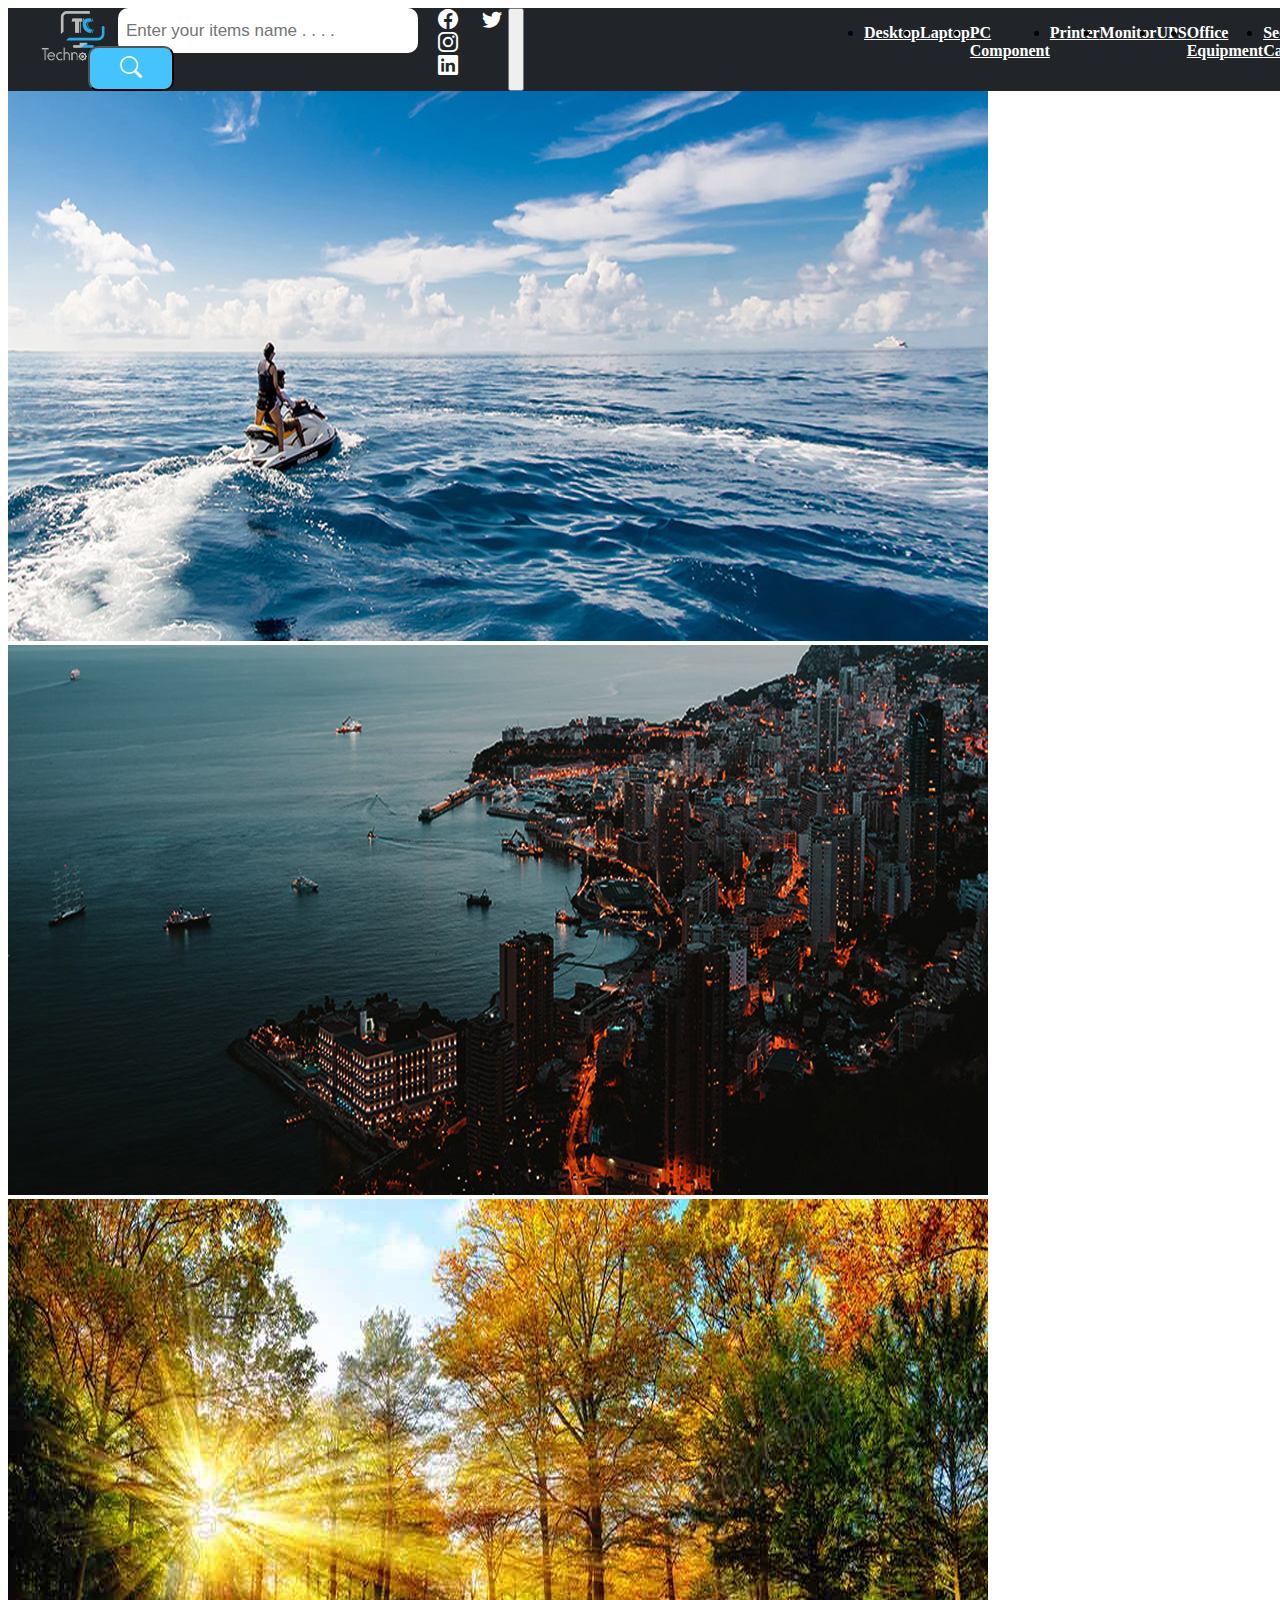
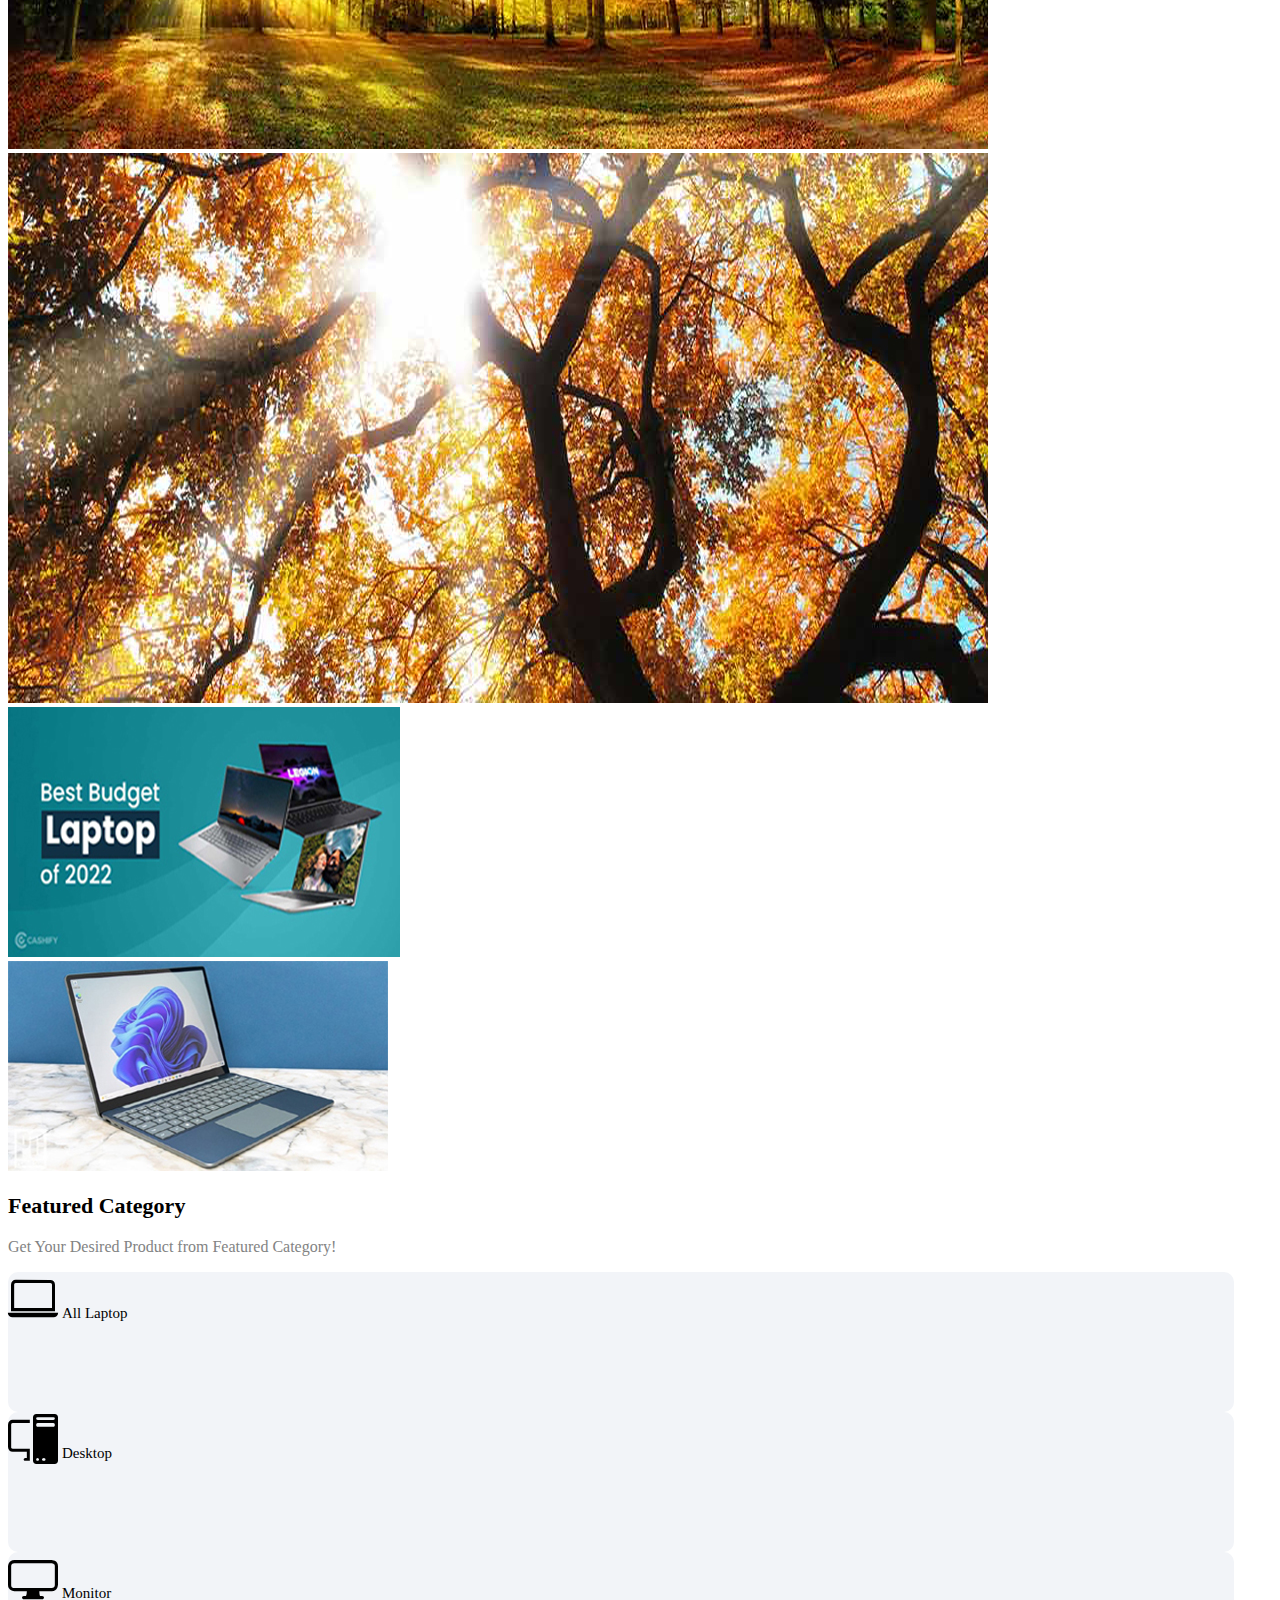
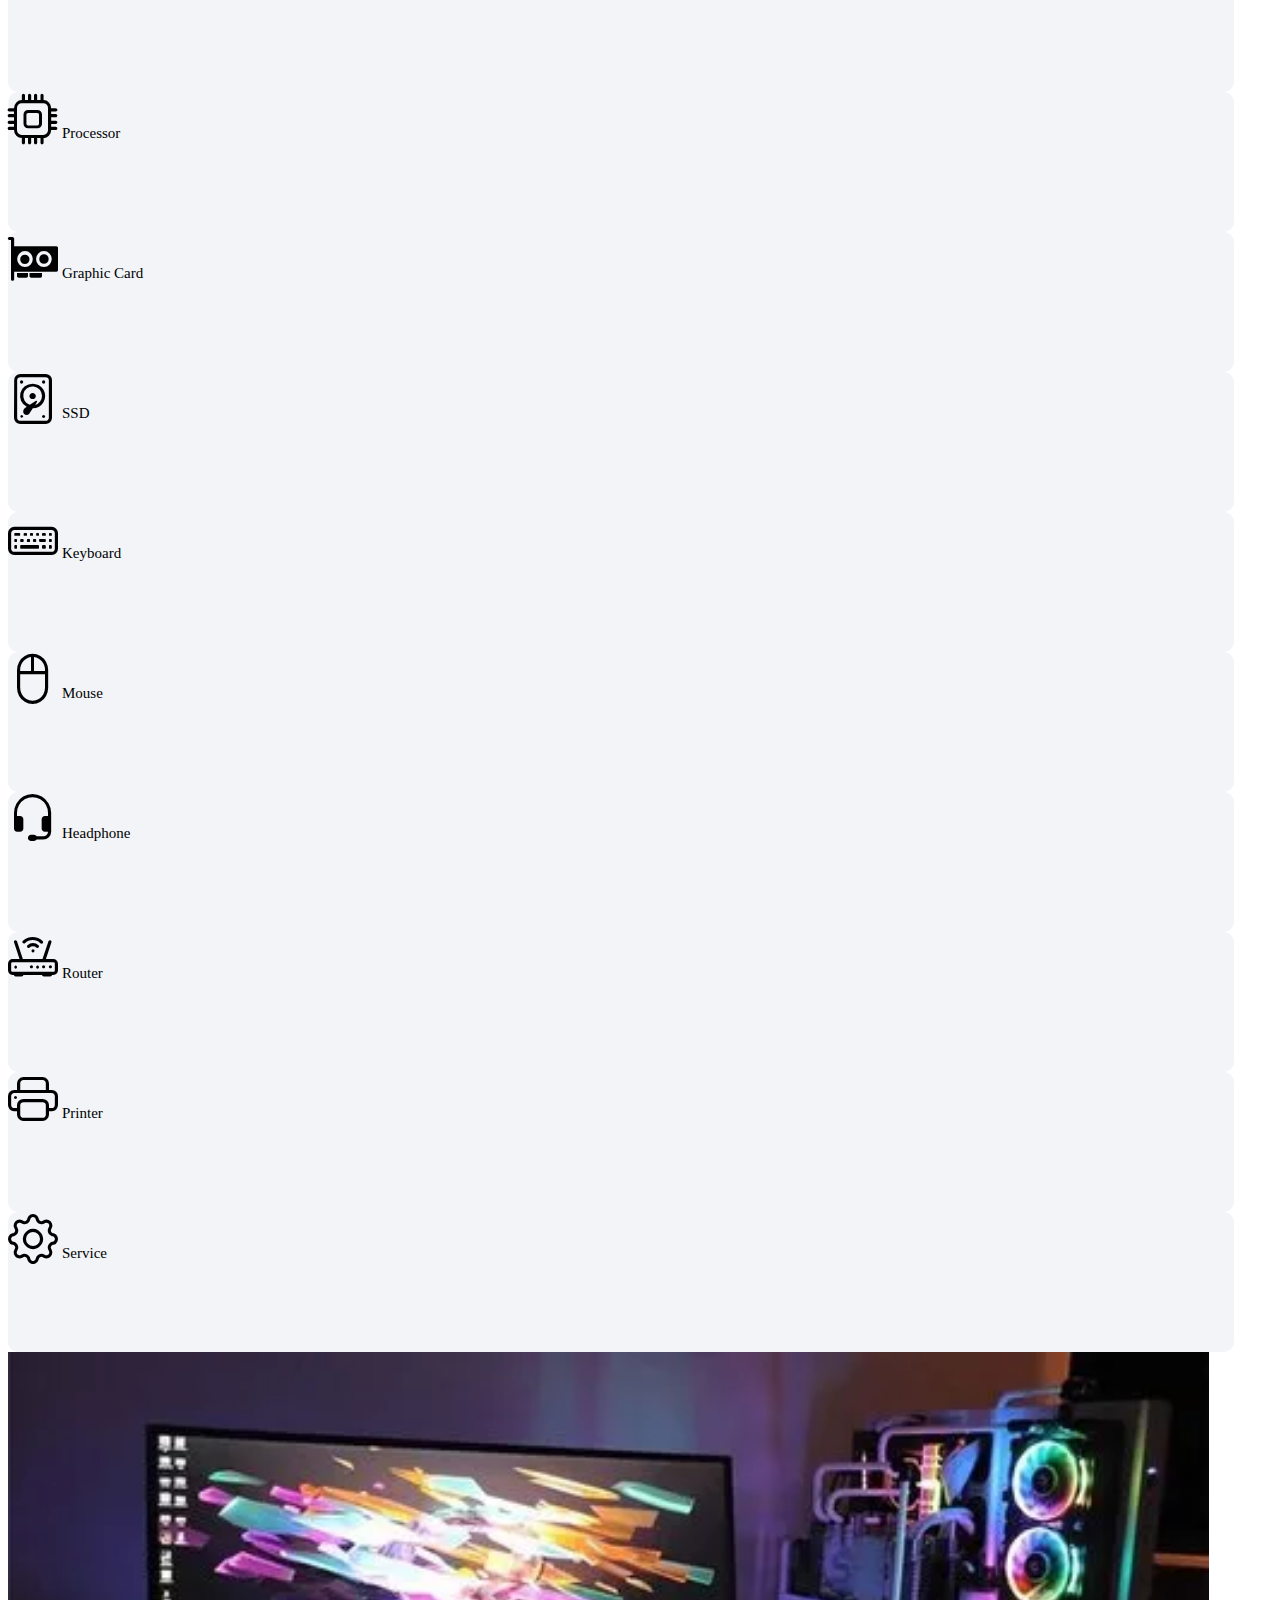
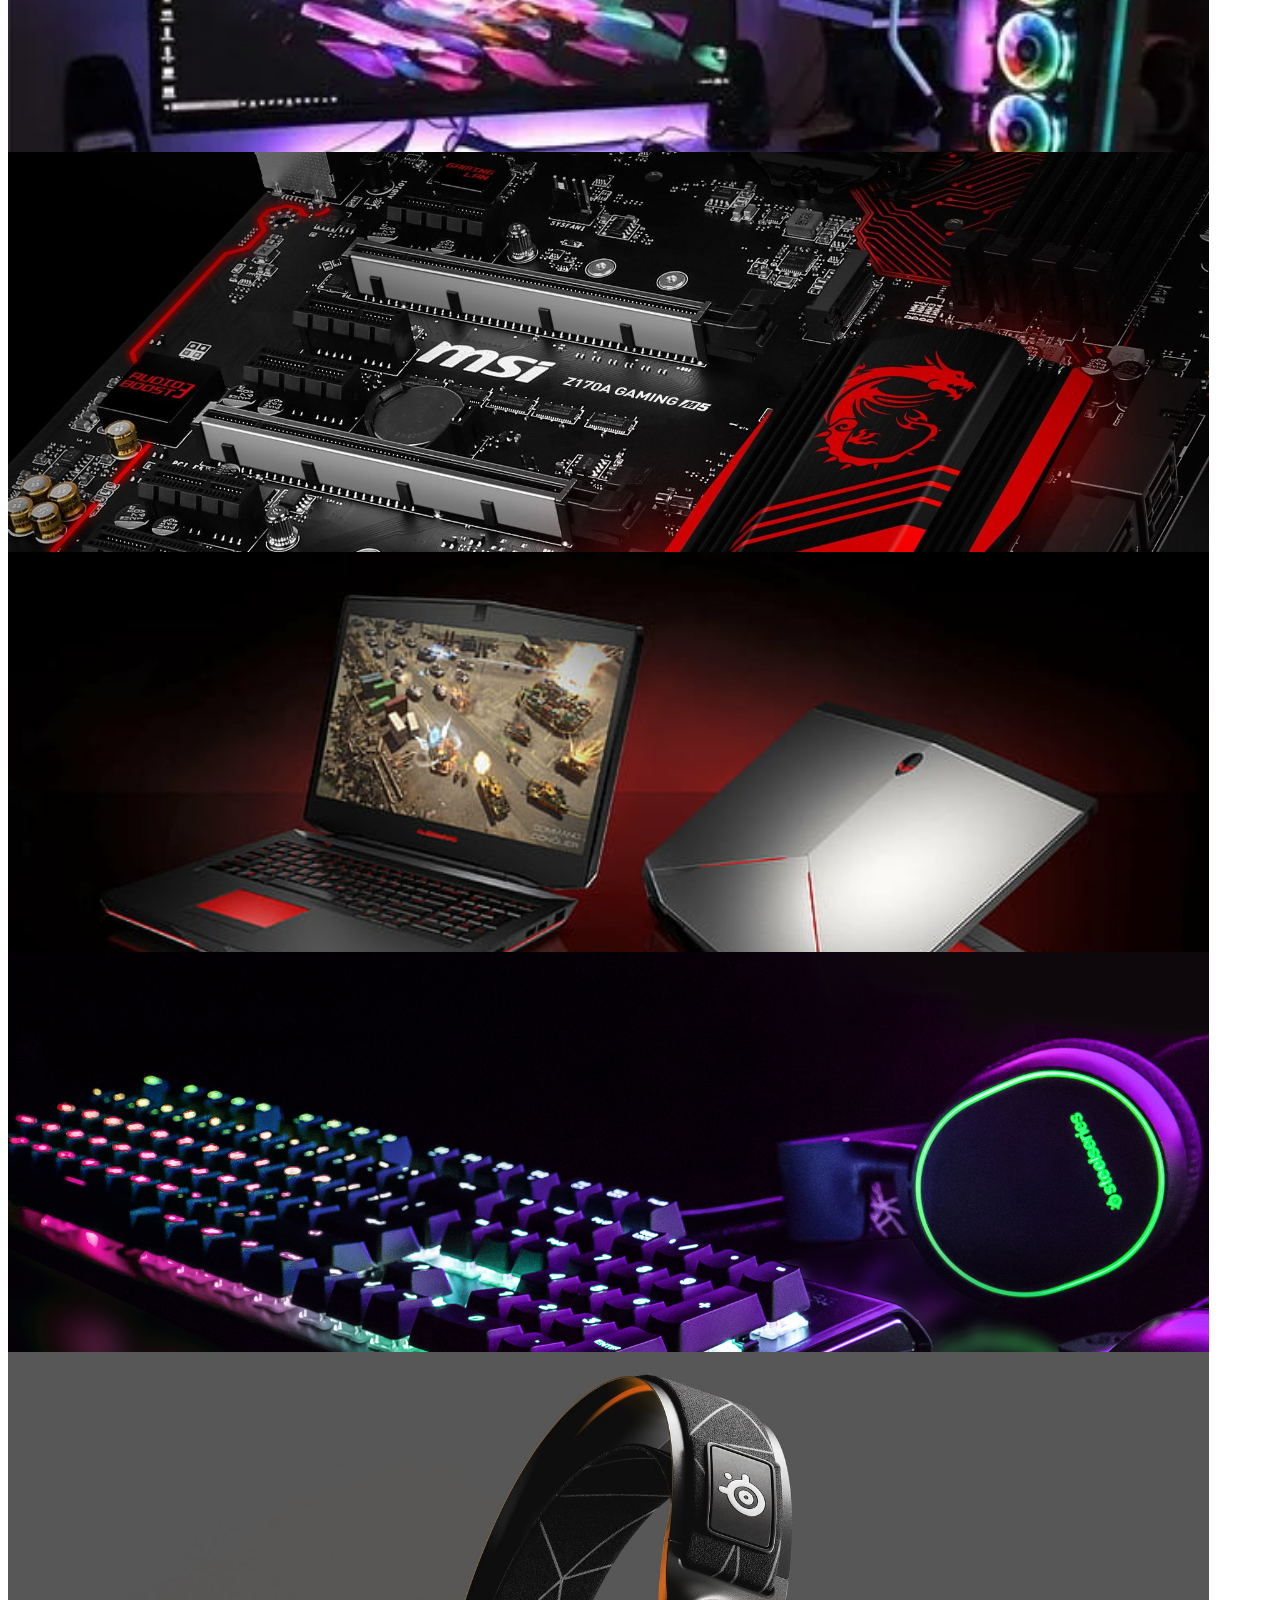
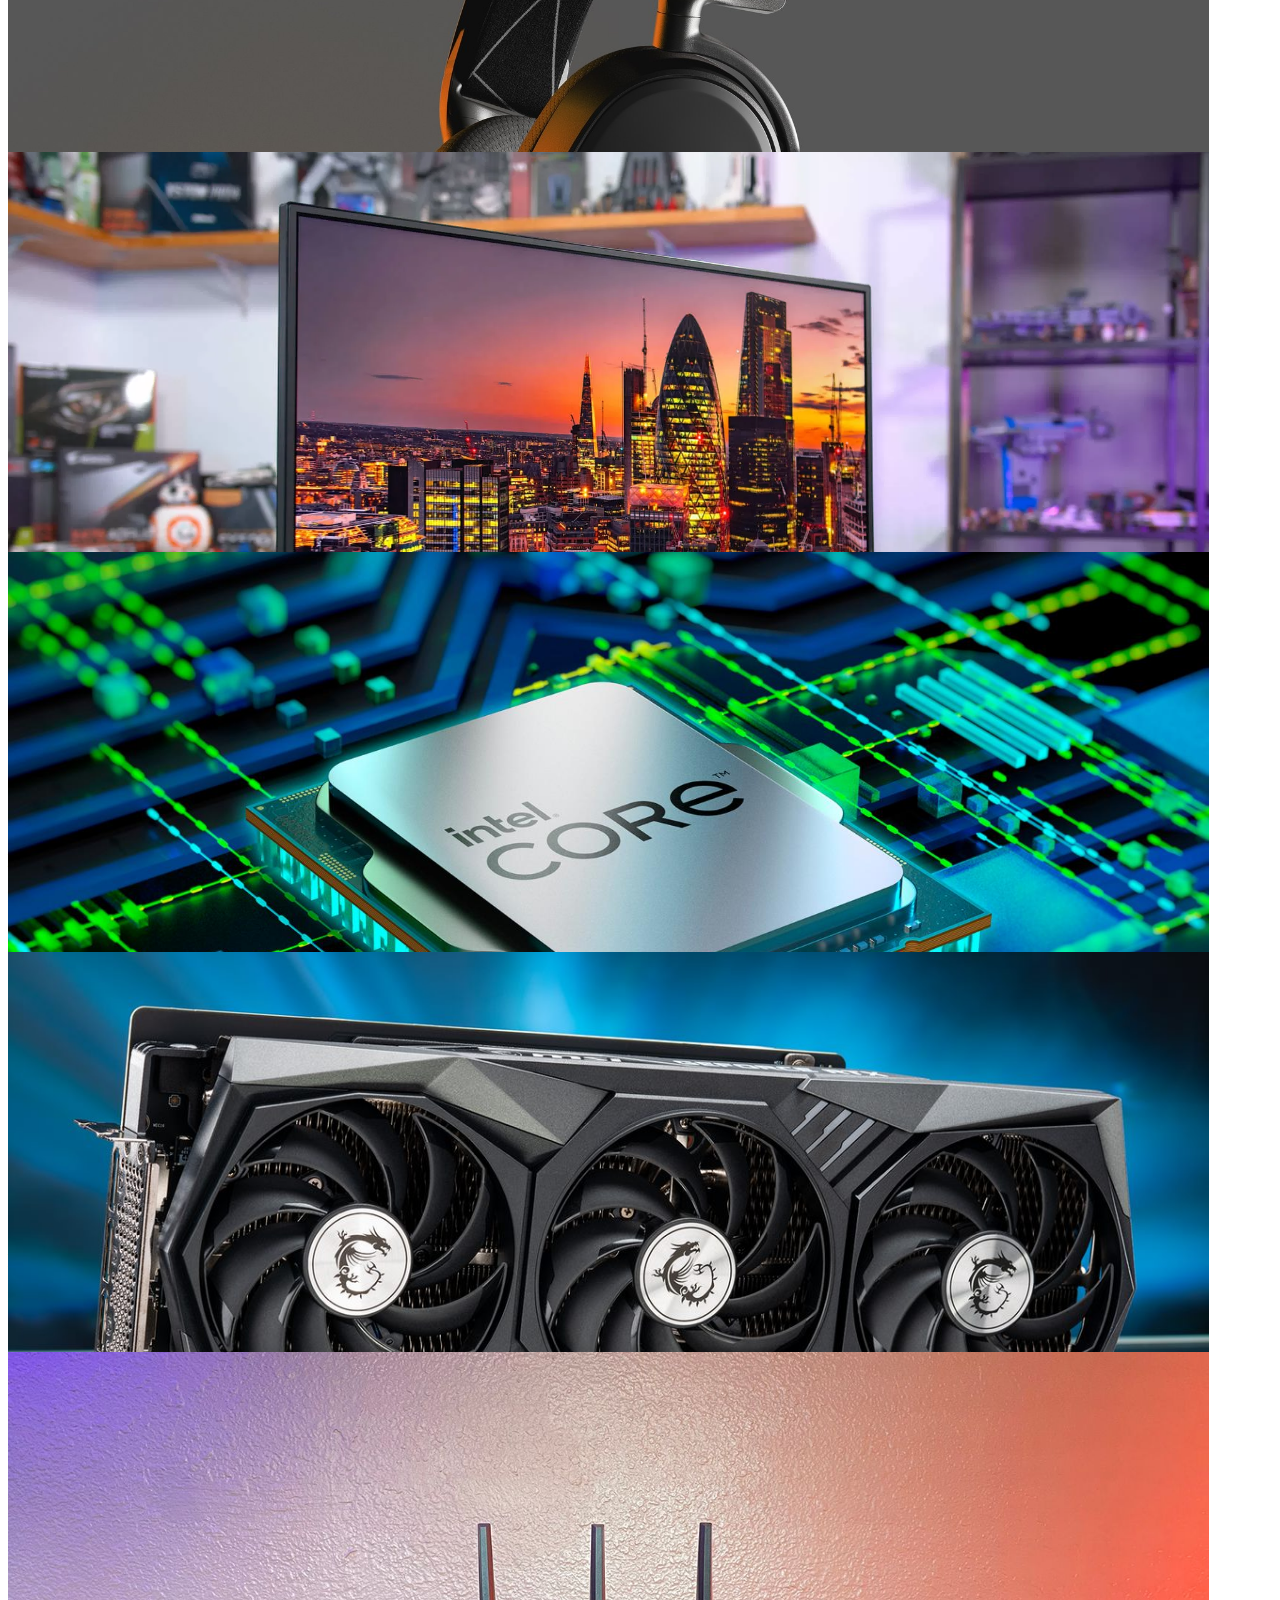
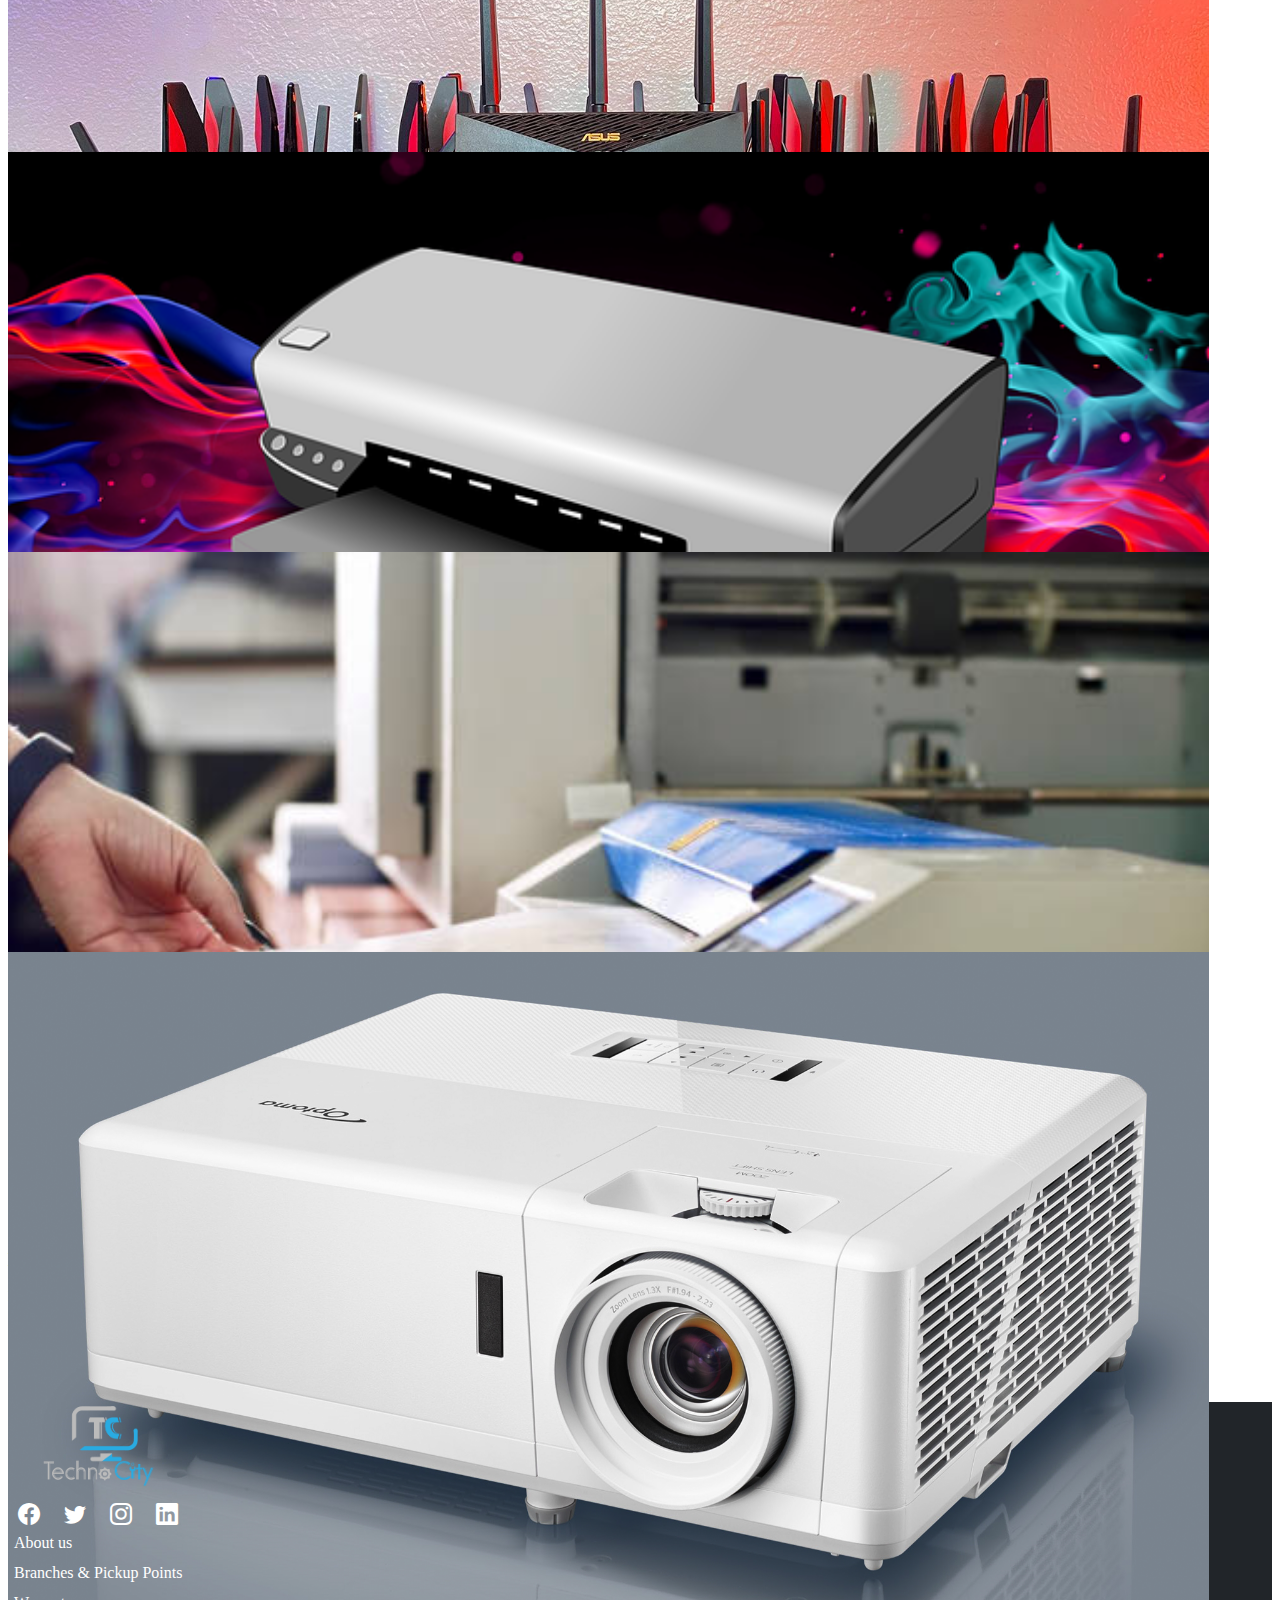
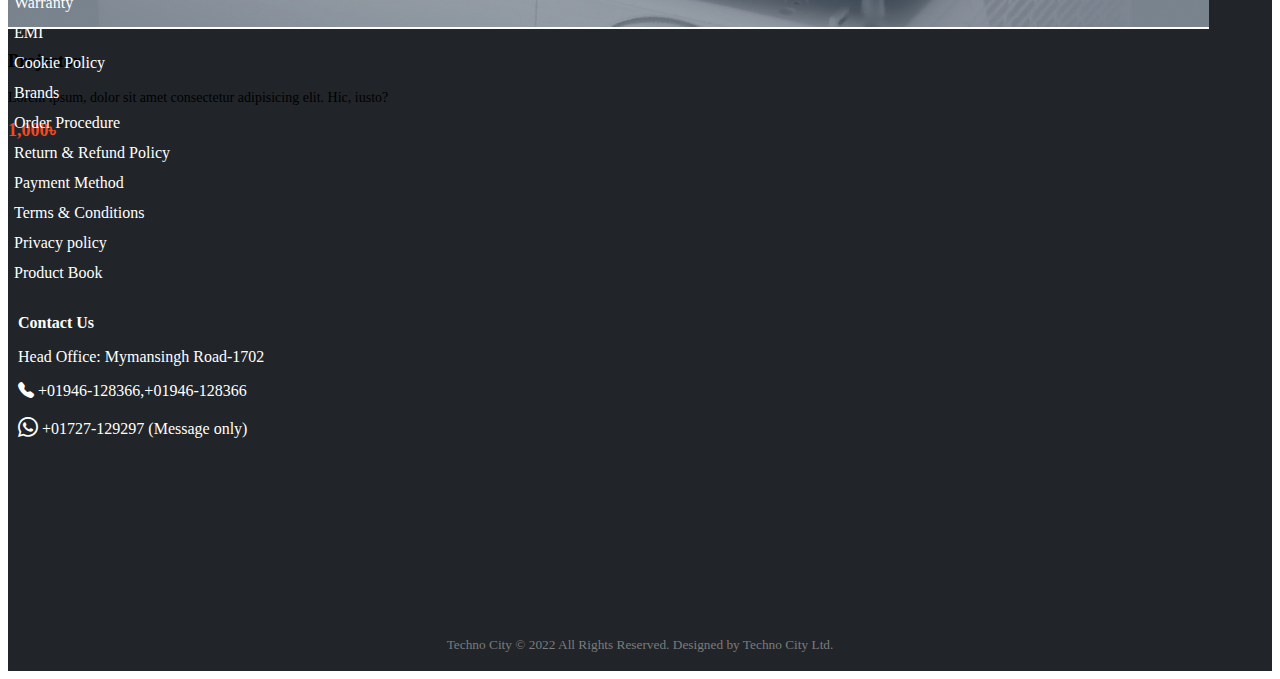
==== commit edcc9e10: "finished top section" ====
--- a/index.html
+++ b/index.html
@@ -20,13 +20,95 @@
 
 <body>
 
+  <!-- navbar starts -->
+  <nav class="navbar">
+    <div class="nav-logo mt-3">
+      <img src="images/tc-logo.png" alt="tc-logo" class="img-fluid">
+    </div>
+
+    <form action="">
+      <div class="search-bar pb-1 pt-3 ps-2">
+        <input type="search" name="s" id="search" class="s-input s-design" placeholder="Enter your items name . . . .">
+        <button class="btn" type="submit"><i class="bi bi-search"></i></button>
+      </div>
+    </form>
+
+    <div class="header-icon">
+      <a href="#"><i class="bi bi-facebook"></i></a>
+      <a href="#"><i class="bi bi-twitter"></i></a>
+      <a href="#"><i class="bi bi-instagram"></i></a>
+      <a href="#" class="s-margin"><i class="bi bi-linkedin"></i></a>
+    </div>
+
+    <div class="navbar navbar-expand-lg s-navbar">
+      <button class="navbar-toggler bg-light ms-4 me-4" type="button" data-bs-toggle="collapse" data-bs-target="#navbarSupportedContent"
+        aria-controls="navbarSupportedContent" aria-expanded="false" aria-label="Toggle navigation">
+        <span class="navbar-toggler-icon"></span>
+      </button>
+      <div class="collapse navbar-collapse" id="navbarSupportedContent">
+        <ul class="navbar-nav me-auto mb-2 mb-lg-0">
+
+          <li class="nav-item pe-4 e-space">
+            <a class="nav-link" href="#">Desktop</a>
+          </li>
+
+          <li class="nav-item pe-4">
+            <a class="nav-link" href="#">Laptop</a>
+          </li>
+
+          <li class="nav-item pe-4">
+            <a class="nav-link" href="#">PC Component</a>
+          </li>
+
+          <li class="nav-item pe-4">
+            <a class="nav-link" href="#">Printer</a>
+          </li>
+
+          <li class="nav-item pe-4">
+            <a class="nav-link" href="#">Monitor</a>
+          </li>
+
+          <li class="nav-item pe-4">
+            <a class="nav-link" href="#">UPS</a>
+          </li>
+
+          <li class="nav-item pe-4">
+            <a class="nav-link" href="#">Office Equipment</a>
+          </li>
+
+          <li class="nav-item pe-4">
+            <a class="nav-link" href="#">Security Camera</a>
+          </li>
+
+          <li class="nav-item pe-4">
+            <a class="nav-link" href="#">Networking</a>
+          </li>
+
+          <li class="nav-item pe-4">
+            <a class="nav-link" href="#">Gaming</a>
+          </li>
+          
+          <li class="nav-item pe-4">
+            <a class="nav-link" href="#">Accessories</a>
+          </li>
+
+        </ul>
+
+      </div>
+    </div>
+
+  </nav>
+  <!-- navbar ends -->
+
+
+
   <!-- top slider starts -->
   <div class="container">
     <div class="row">
 
-      <div class="col-lg-8">
-
-        <div id="carouselExampleSlidesOnly" class="carousel slide mt-5" data-bs-ride="carousel">
+      <div class="col-md-12 col-lg-8">
+
+        <div id="carouselExampleSlidesOnly" class="carousel slide mt-4" data-bs-ride="carousel">
 
           <div class="carousel-inner">
 
@@ -50,9 +132,9 @@
         </div>
       </div>
 
-      <div class="col-lg-4">
-
-        <div class="side-img1 mt-5">
+      <div class="col-md-12 col-lg-4">
+
+        <div class="side-img1 mt-4">
           <img src="images/lp-2.jpg" class="img-fluid" alt="">
         </div>
 
@@ -433,7 +515,8 @@
             <h3>Contact Us</h3>
             <p><span class="H-office">Head Office:</span> Mymansingh Road-1702</p>
             <a href="#"><i class="bi bi-telephone-fill"></i> +01946-128366,+01946-128366</a>
-            <p class="mt-3 s-app"><i class="bi bi-whatsapp text-info "></i><a href="#"> +01727-129297 (Message only)</a>
+            <p class="mt-3 s-app"><i class="bi bi-whatsapp text-info "></i><a href="#"> +01727-129297 (Message
+                only)</a>
             </p>
 
             <iframe
--- a/css/style.css
+++ b/css/style.css
@@ -8,6 +8,75 @@
     position: absolute;
     display: flex;
 } */
+
+/* navbar */
+.navbar{
+    background-color: #212529;
+    display: flex;
+}
+.nav-logo img{
+    width: 80px;
+}
+.nav-logo{
+    margin-left: 30px;
+}
+.s-design{
+    font-size: 17px;
+    padding: 10px 8px;
+}
+.header-icon a{
+    margin-left: 20px;
+    font-size: 20px;
+    color: #fff;
+}
+.header-icon a:hover{
+    color: #45c3fd;
+    transition: all 0.2s ease-in-out;
+}
+.s-margin{
+    margin-right: 50px;
+}
+.search-bar input{
+    border-radius: 10px;
+    border: none;
+    width: 300px;
+    height: 45px;
+}
+.search-bar button{
+    padding-left: 30px;
+    padding-right: 30px;
+    color: #fff;
+    background-color: #45c3fd;
+    height: 45px;
+    border-radius: 10px;
+    margin-left: -30px;
+    margin-top: -7px;
+}
+.search-bar button:hover{
+    color: #fff;
+    background-color: #45c3fd;
+}
+.search-bar button i{
+    font-size: 22px;
+}
+.s-navbar ul{
+    display: flex;
+    justify-content: space-evenly;
+}
+.s-navbar ul li a{
+    text-align: center;
+    color: #fff;
+    font-weight: 600;
+}
+.s-navbar ul li a:hover{
+    color: #b8b9ba;
+}
+.e-space{
+    margin-left: 300px;
+}
+.text-color{
+    color: #45c3fd;
+}
 
 
 /* Heading */
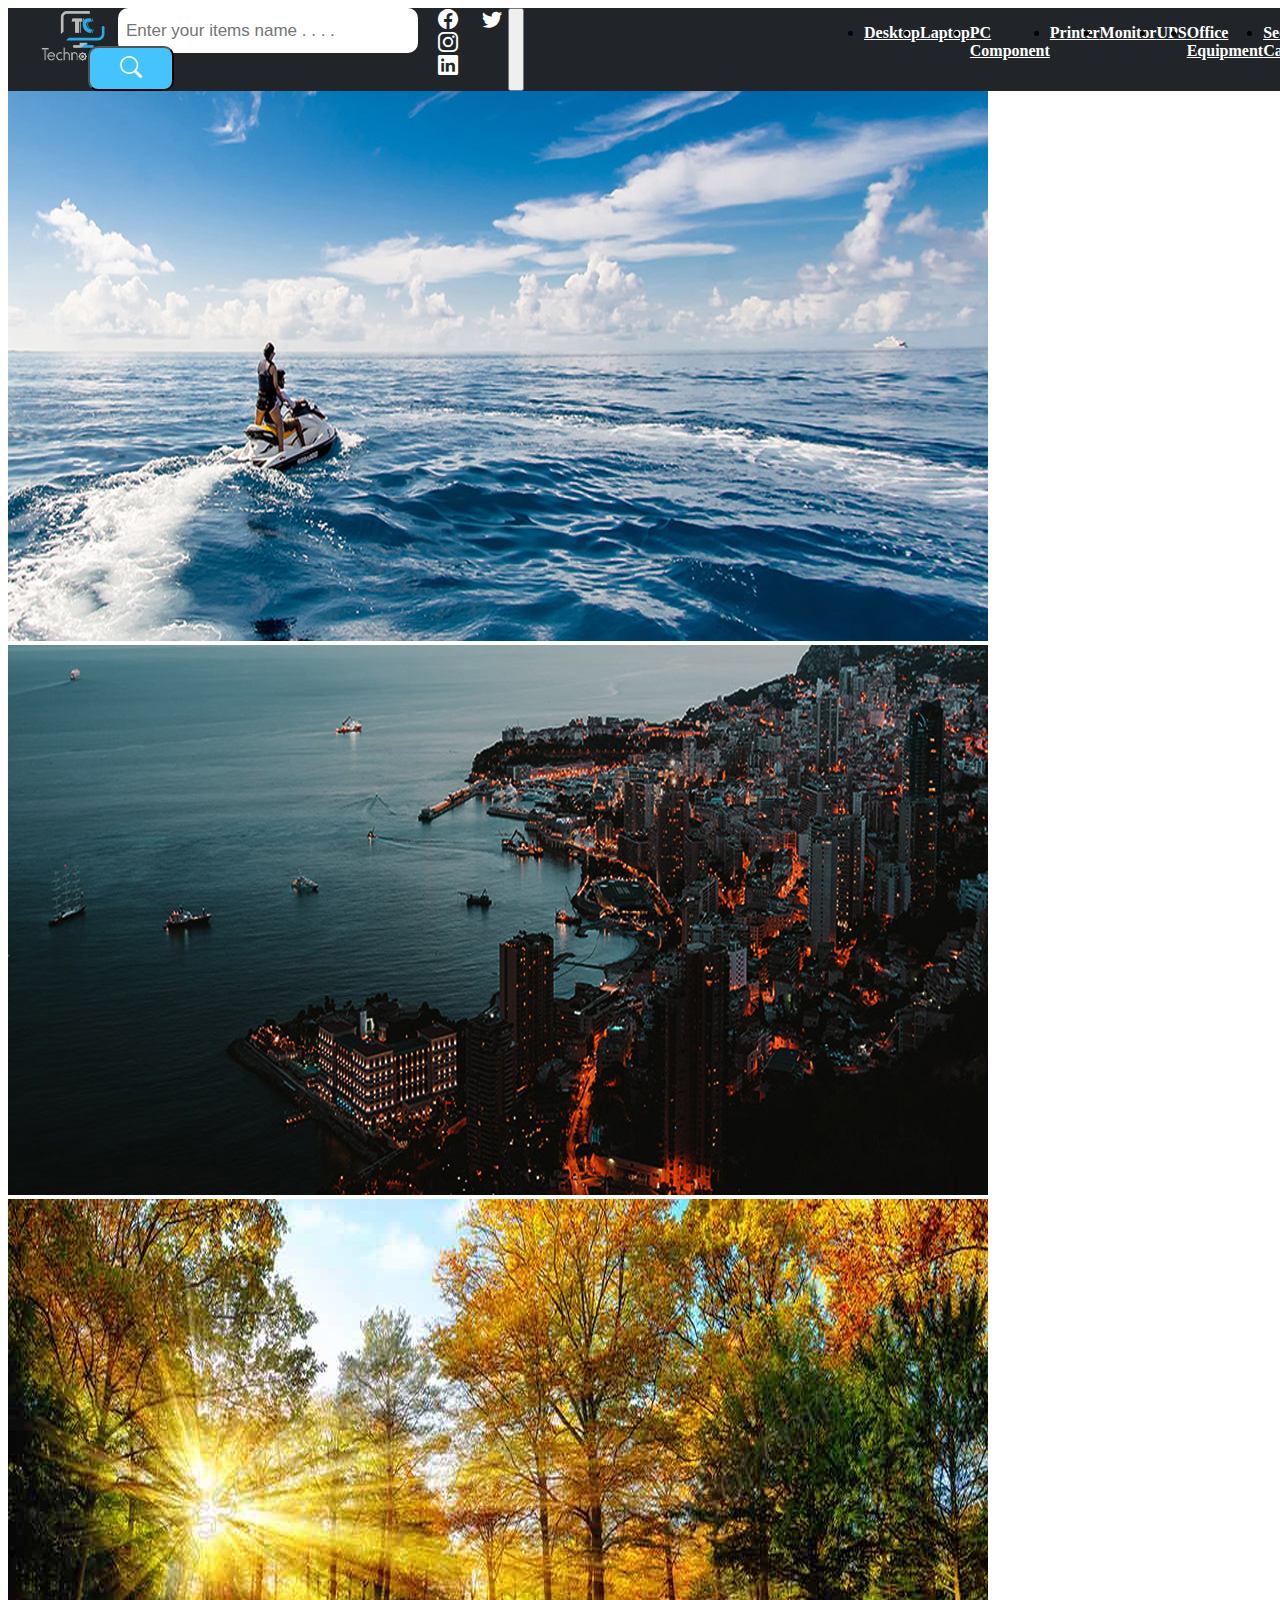
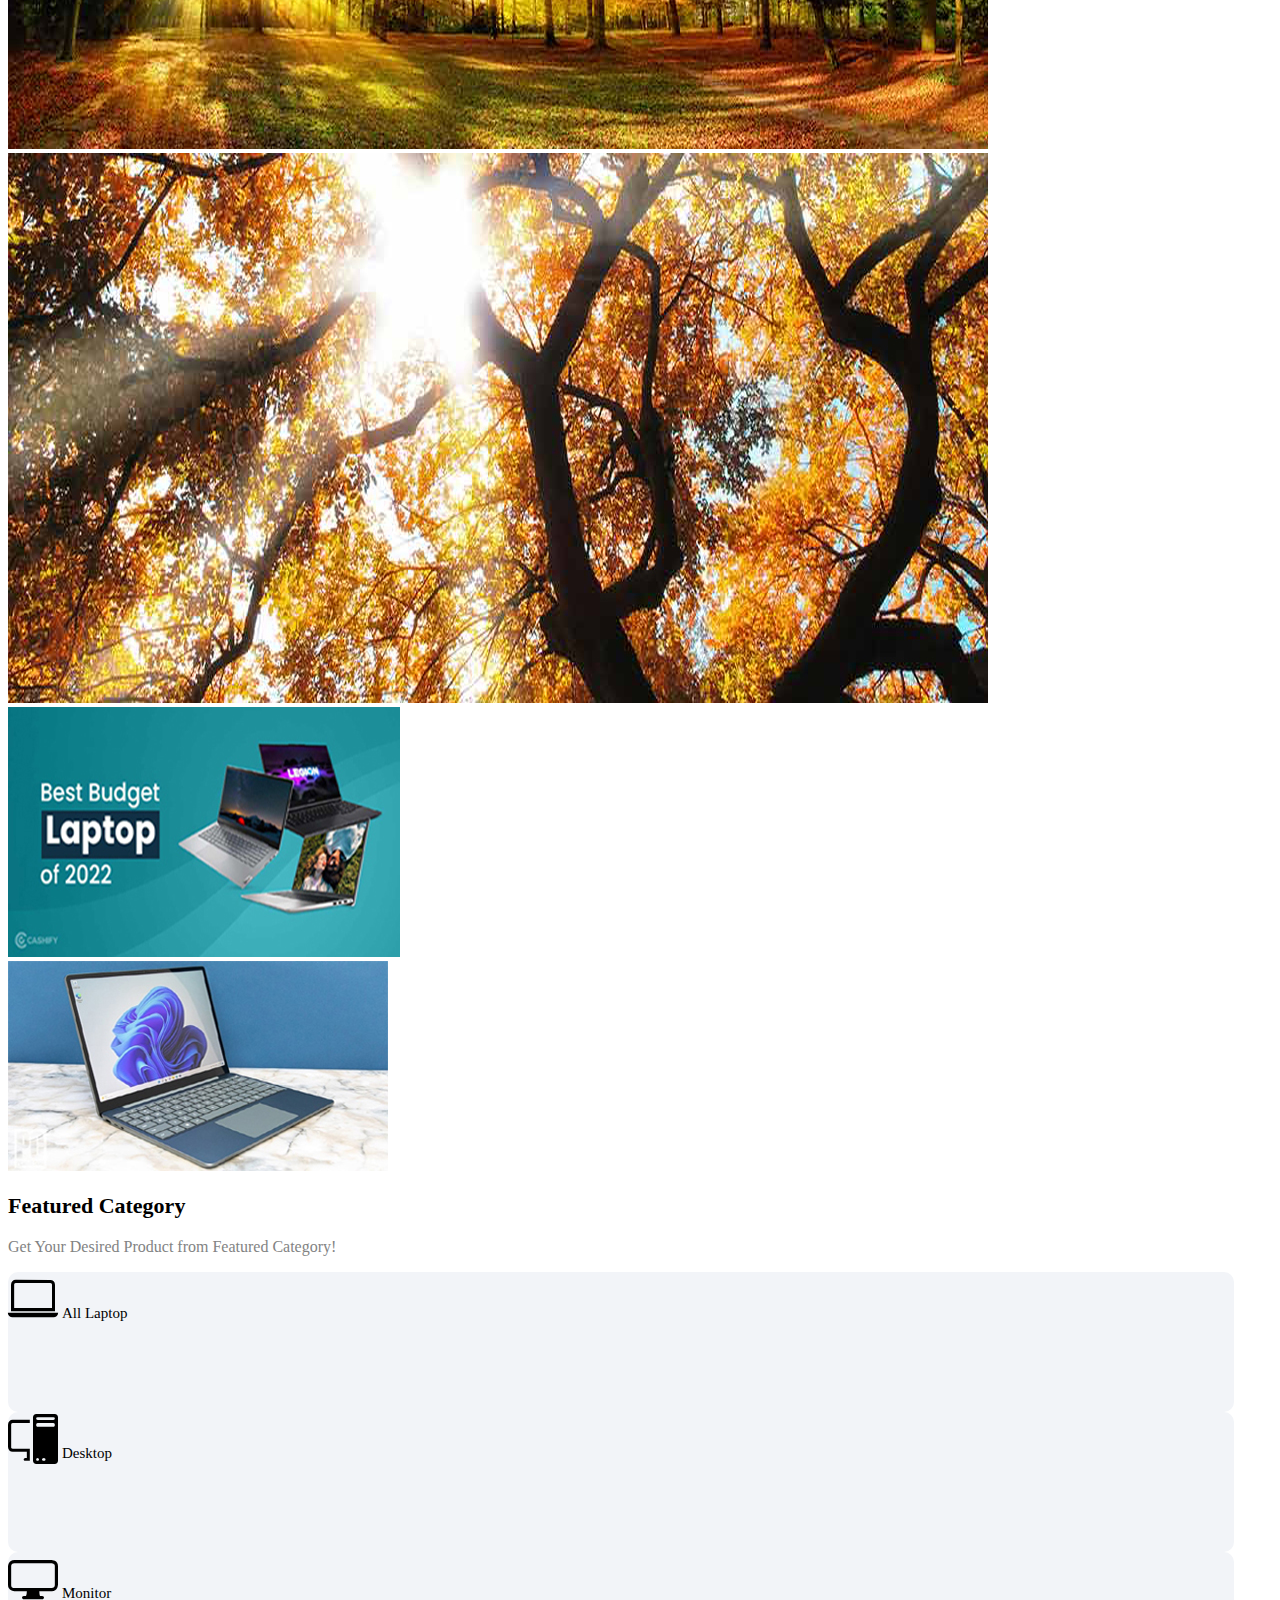
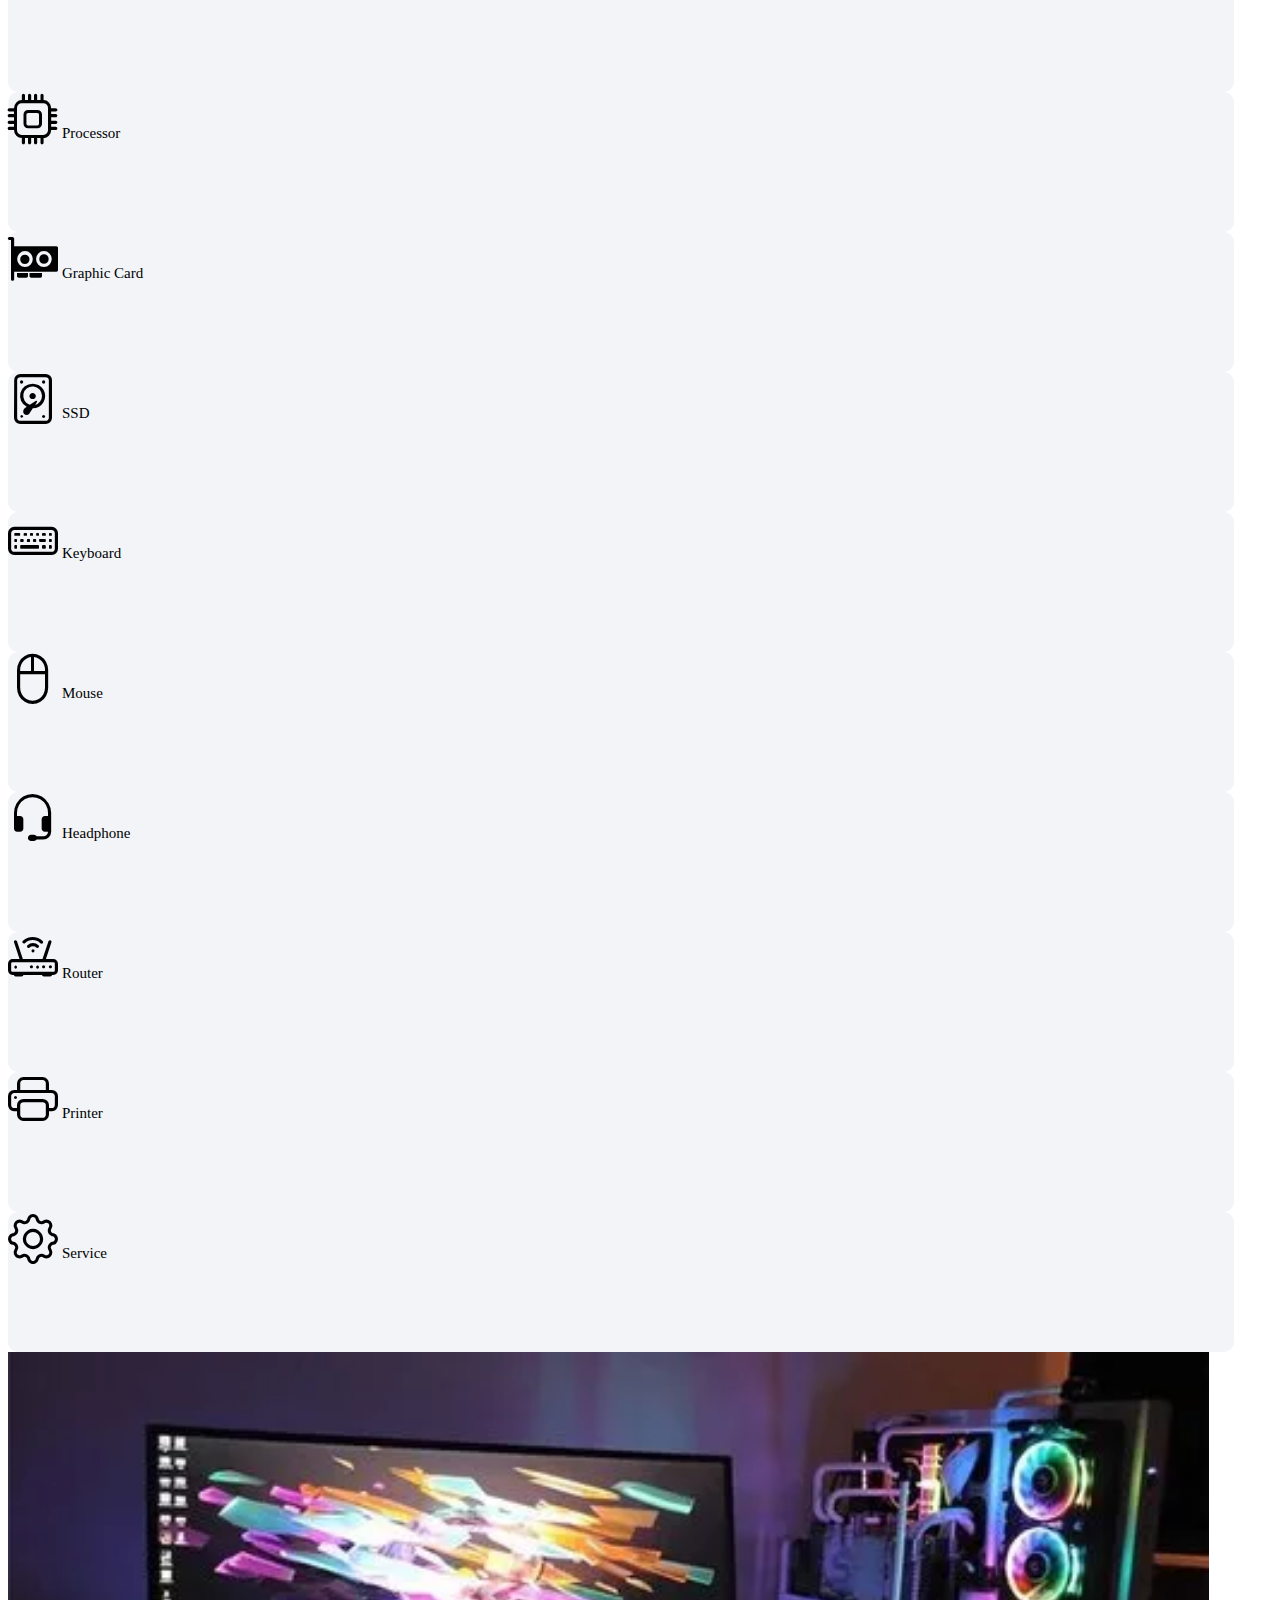
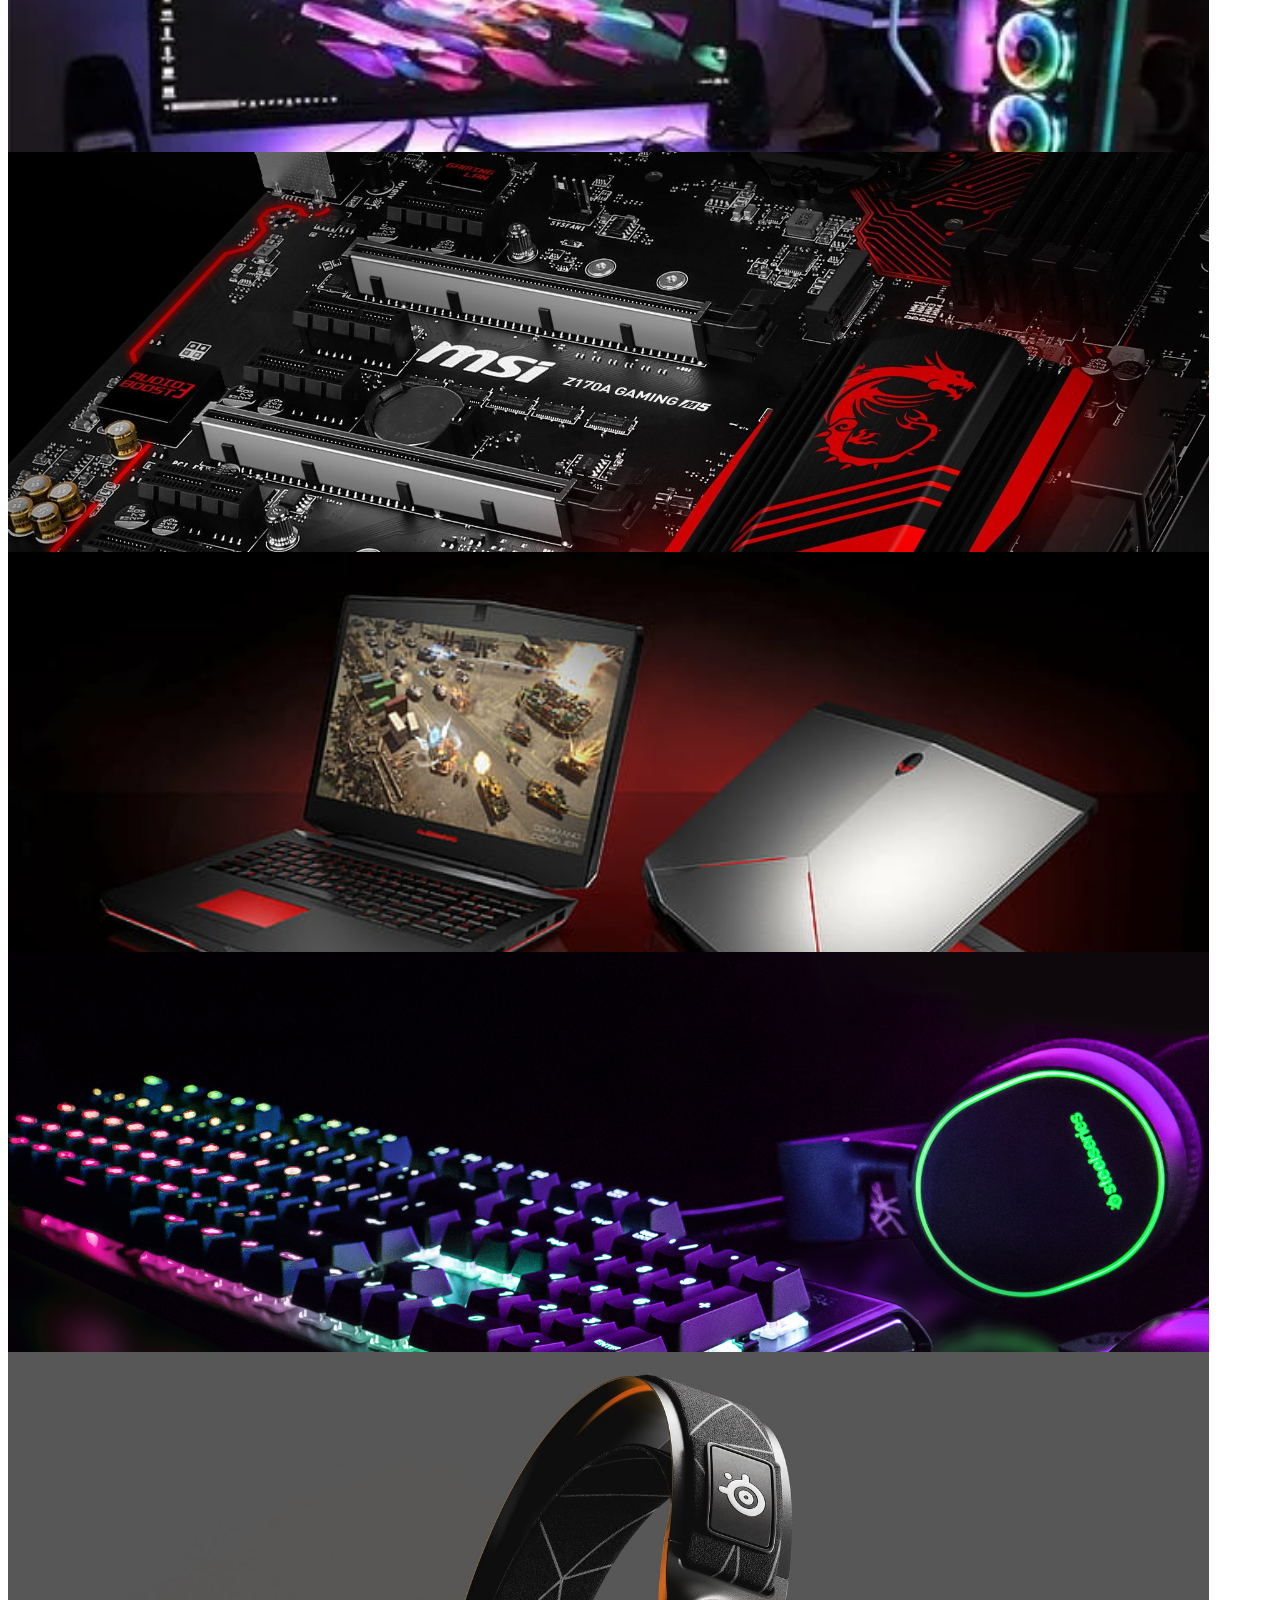
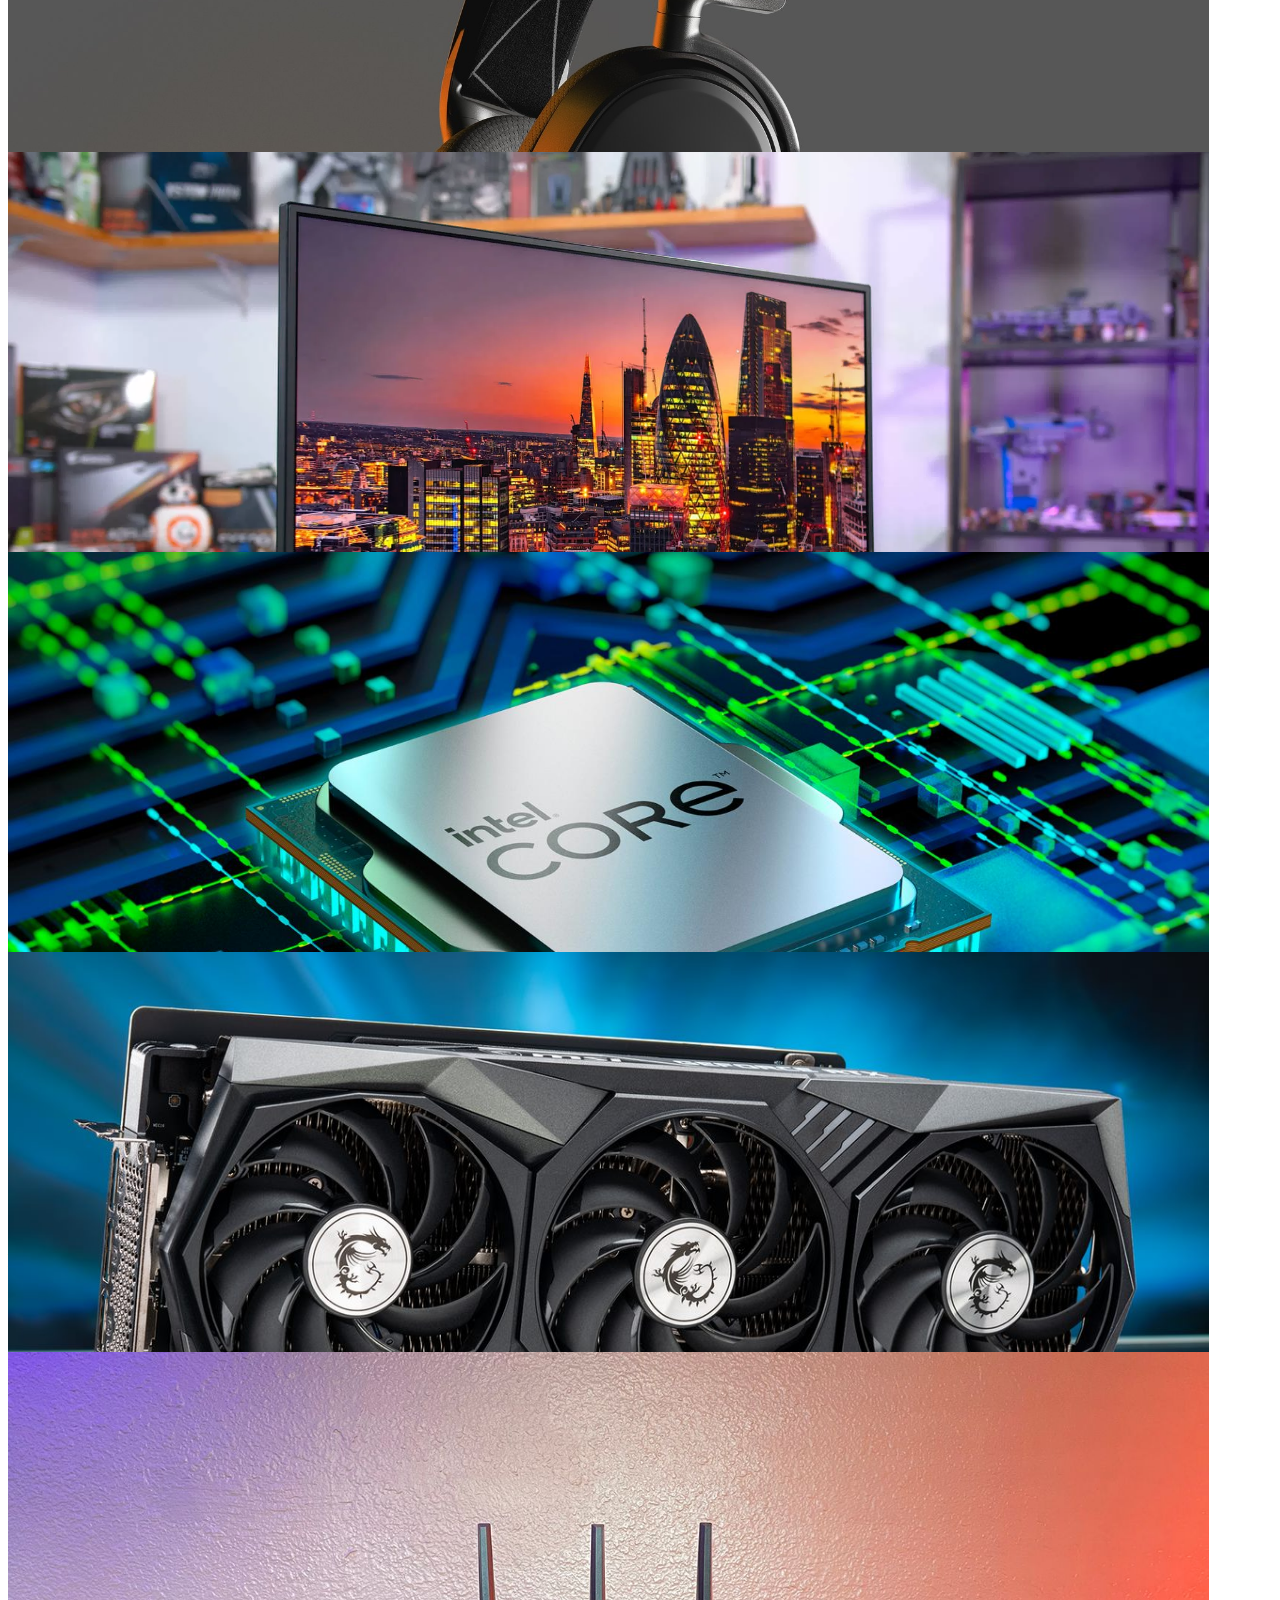
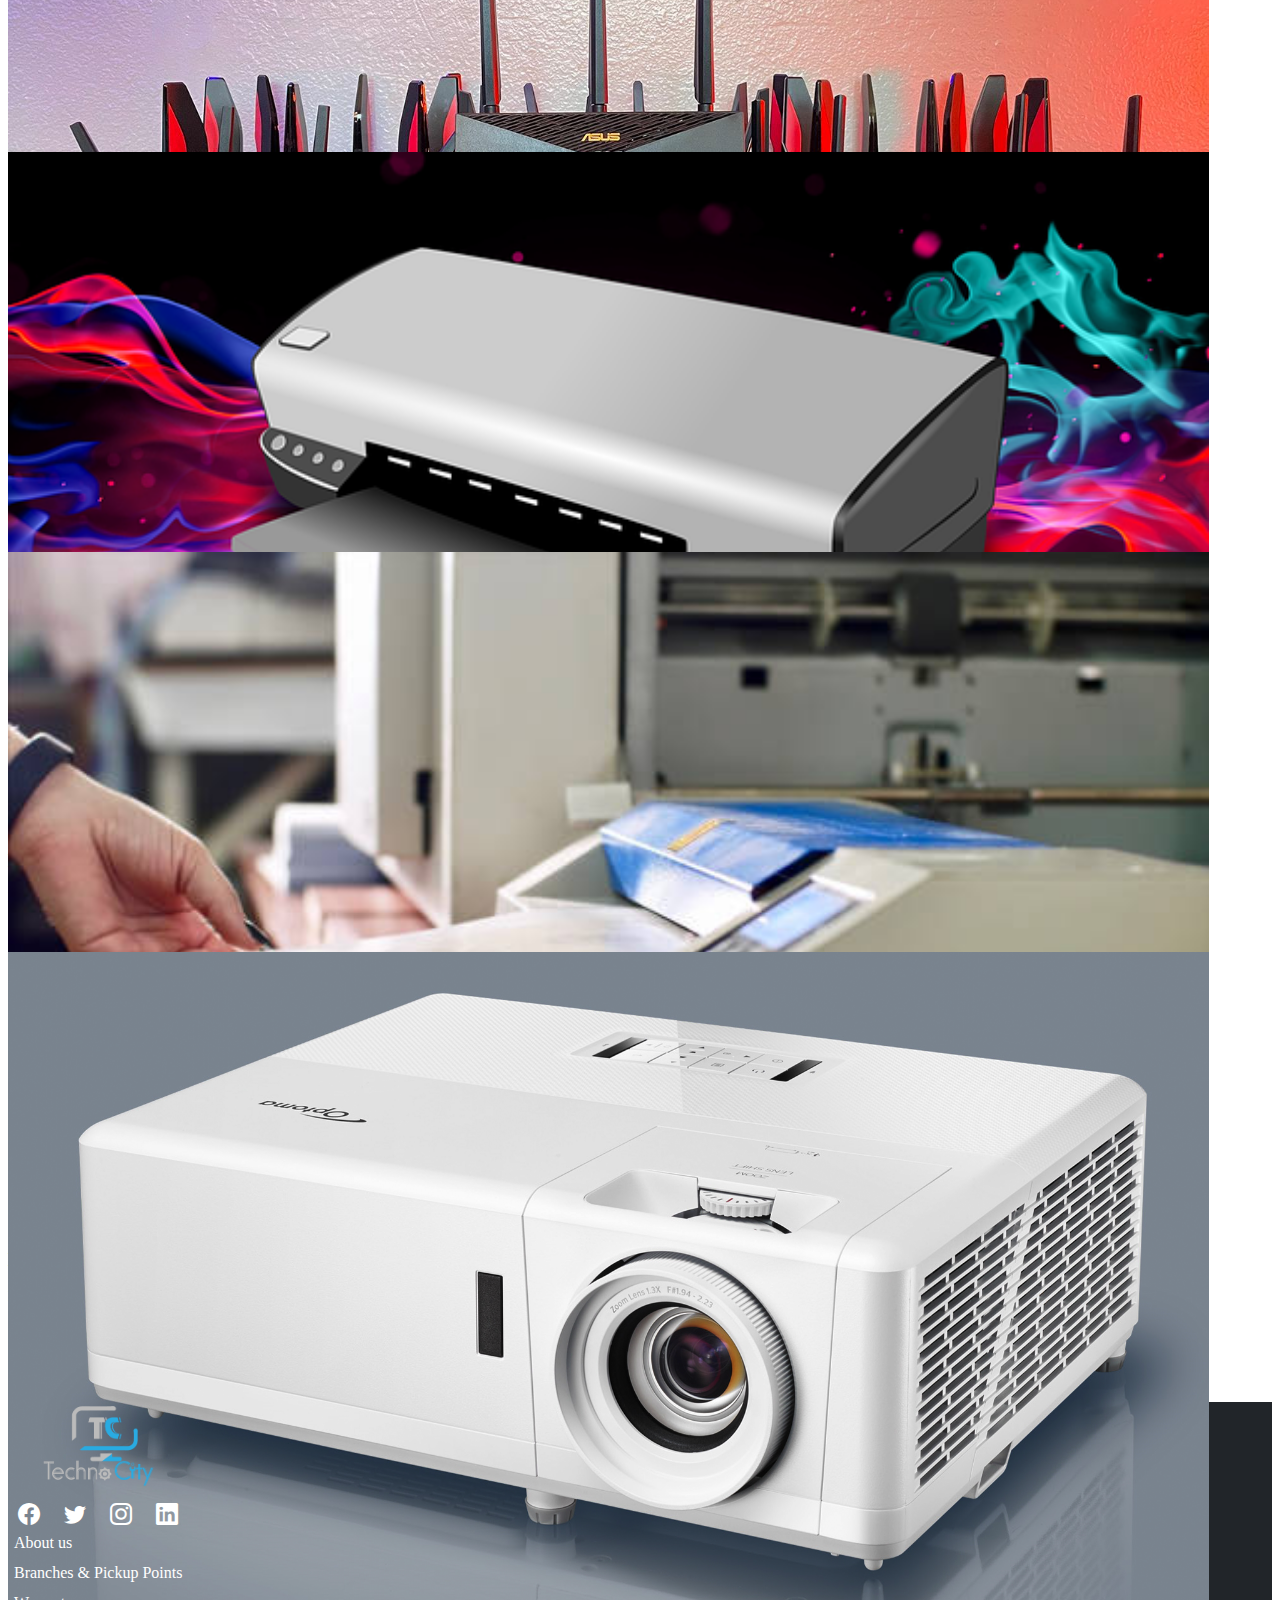
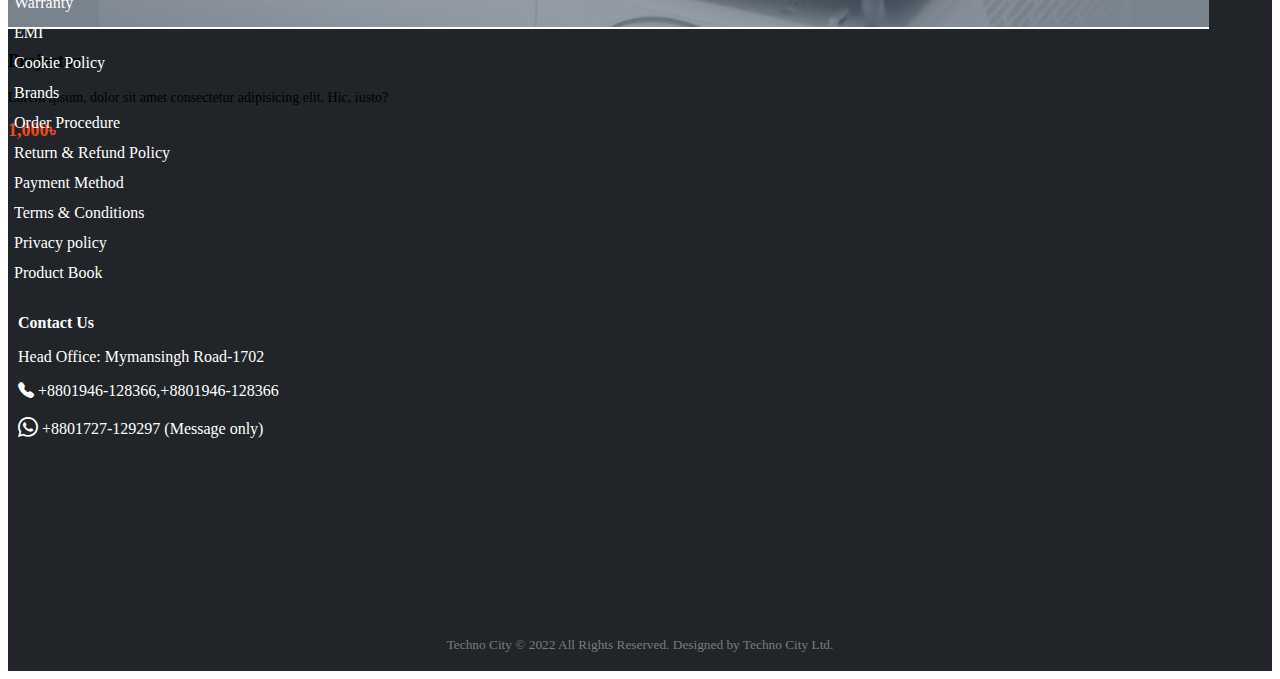
==== commit 15304521: "some section added" ====
--- a/index.html
+++ b/index.html
@@ -22,8 +22,8 @@
 
   <!-- navbar starts -->
   <nav class="navbar">
-    <div class="nav-logo mt-3">
-      <img src="images/tc-logo.png" alt="tc-logo" class="img-fluid">
+    <div class="nav-logo mt-2">
+      <a href="index.html"><img src="images/tc-logo.png" alt="tc-logo" class="img-fluid"></a>
     </div>
 
     <form action="">
@@ -172,42 +172,42 @@
 
         <div class="pt-4 mb-4 text-center">
           <div class="catagory mx-2">
-            <a href="#"><i class="bi bi-pc-display"></i></a>
-            <a href="#" class="d-flex justify-content-center cat-text">Desktop</a>
-          </div>
-        </div>
-
-      </div>
-
-      <div class="col-sm-4 col-md-3 col-lg-2">
-
-        <div class="pt-4 mb-4 text-center">
-          <div class="catagory mx-2">
-            <a href="#"><i class="bi bi-display"></i></a>
-            <a href="#" class="d-flex justify-content-center cat-text">Monitor</a>
-          </div>
-        </div>
-
-      </div>
-
-      <div class="col-sm-4 col-md-3 col-lg-2">
-
-        <div class="pt-4 mb-4 text-center">
-          <div class="catagory mx-2">
-            <a href="#"><i class="bi bi-cpu"></i></a>
-            <a href="#" class="d-flex justify-content-center cat-text">Processor</a>
-          </div>
-        </div>
-
-      </div>
-
-
-      <div class="col-sm-4 col-md-3 col-lg-2">
-
-        <div class="pt-4 mb-4 text-center">
-          <div class="catagory mx-2">
-            <a href="#"><i class="bi bi-gpu-card"></i></a>
-            <a href="#" class="d-flex justify-content-center cat-text">Graphic Card</a>
+            <a href="desktop.html"><i class="bi bi-pc-display"></i></a>
+            <a href="desktop.html" class="d-flex justify-content-center cat-text">Desktop</a>
+          </div>
+        </div>
+
+      </div>
+
+      <div class="col-sm-4 col-md-3 col-lg-2">
+
+        <div class="pt-4 mb-4 text-center">
+          <div class="catagory mx-2">
+            <a href="monitor.html"><i class="bi bi-display"></i></a>
+            <a href="monitor.html" class="d-flex justify-content-center cat-text">Monitor</a>
+          </div>
+        </div>
+
+      </div>
+
+      <div class="col-sm-4 col-md-3 col-lg-2">
+
+        <div class="pt-4 mb-4 text-center">
+          <div class="catagory mx-2">
+            <a href="processor.html"><i class="bi bi-cpu"></i></a>
+            <a href="processor.html" class="d-flex justify-content-center cat-text">Processor</a>
+          </div>
+        </div>
+
+      </div>
+
+
+      <div class="col-sm-4 col-md-3 col-lg-2">
+
+        <div class="pt-4 mb-4 text-center">
+          <div class="catagory mx-2">
+            <a href="graphic-card.html"><i class="bi bi-gpu-card"></i></a>
+            <a href="graphic-card.html" class="d-flex justify-content-center cat-text">Graphic Card</a>
           </div>
         </div>
 
@@ -514,8 +514,8 @@
           <div class="f-link f-contact mt-5">
             <h3>Contact Us</h3>
             <p><span class="H-office">Head Office:</span> Mymansingh Road-1702</p>
-            <a href="#"><i class="bi bi-telephone-fill"></i> +01946-128366,+01946-128366</a>
-            <p class="mt-3 s-app"><i class="bi bi-whatsapp text-info "></i><a href="#"> +01727-129297 (Message
+            <a href="#"><i class="bi bi-telephone-fill"></i> +8801946-128366,+8801946-128366</a>
+            <p class="mt-3 s-app"><i class="bi bi-whatsapp text-info "></i><a href="#"> +8801727-129297 (Message
                 only)</a>
             </p>
 
--- a/css/style.css
+++ b/css/style.css
@@ -77,6 +77,14 @@
 .text-color{
     color: #45c3fd;
 }
+.nav-link:clicked{
+    color: red;
+}
+.nav-link:hover{
+    color: #fff;
+    transition: all 0.2s ease-in-out;
+}
+
 
 
 /* Heading */
